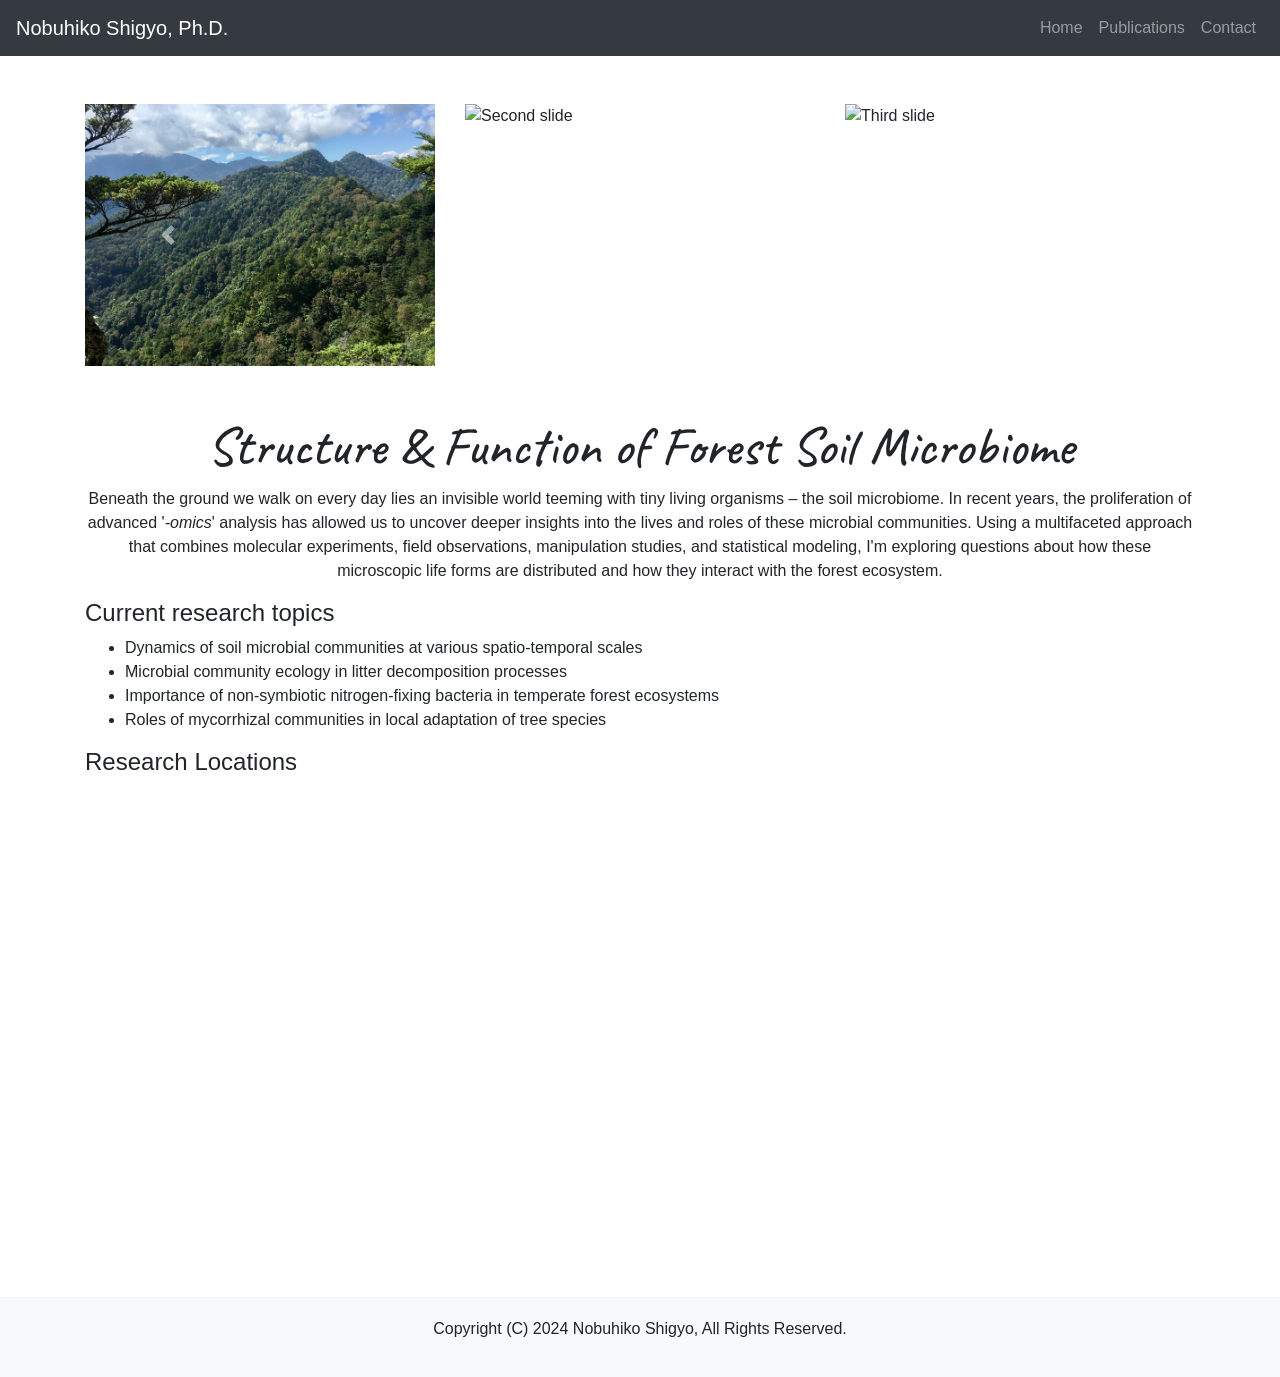
==== index.html @ 0c50f50b "home.html to index.html" ====
<!DOCTYPE html>
<html lang="en">

<head>
    <meta charset="UTF-8">
    <meta name="viewport" content="width=device-width, initial-scale=1, shrink-to-fit=no">
    <title>Nobuhiko Shigyo - Home</title>
    <!-- Google Fonts -->
    <link href="https://fonts.googleapis.com/css2?family=Ubuntu+Sans:ital,wght@0,100..800;1,100..800&display=swap" rel="stylesheet">
    <link href="https://fonts.googleapis.com/css2?family=Caveat:wght@400..700&display=swap" rel="stylesheet">
    <!-- Leaflet CSS -->
    <link rel="stylesheet" href="https://unpkg.com/leaflet/dist/leaflet.css" />
    <!-- Bootstrap CSS -->
    <link rel="stylesheet" href="https://stackpath.bootstrapcdn.com/bootstrap/4.3.1/css/bootstrap.min.css">
    <!-- Custom CSS -->
    <style>
        body {
            font-family: 'Ubuntu Sans', sans-serif !important;
        }
        h2.custom-font {
            font-family: 'Caveat', sans-serif;
            font-size: 54px;
        }
        .content {
            flex: 1;
        }
        footer {
            background-color: #f8f9fa;
            padding: 20px 0;
            text-align: center;
            position: relative;
            width: 100%;
            bottom: 0;
        }
        #map {
            height: 500px;
            width: 100%;
            margin-top: 20px;
        }        
    </style>
    <!-- Optional JavaScript -->
    <!-- jQuery first, then Popper.js, then Bootstrap JS -->
    <script src="https://unpkg.com/leaflet/dist/leaflet.js"></script>
    <script src="https://code.jquery.com/jquery-3.3.1.slim.min.js"></script>
    <script src="https://cdnjs.cloudflare.com/ajax/libs/popper.js/1.14.7/umd/popper.min.js"></script>
    <script src="https://stackpath.bootstrapcdn.com/bootstrap/4.3.1/js/bootstrap.min.js"></script>
</head>

<body>
<nav class="navbar navbar-expand-lg navbar-dark bg-dark">
    <a class="navbar-brand" href="#">Nobuhiko Shigyo, Ph.D.</a>
    <button class="navbar-toggler" type="button" data-toggle="collapse" data-target="#navbarNav" aria-controls="navbarNav" aria-expanded="false" aria-label="Toggle navigation">
        <span class="navbar-toggler-icon"></span>
    </button>
    <div class="collapse navbar-collapse" id="navbarNav">
        <ul class="navbar-nav ml-auto">
            <li class="nav-item">
                <a class="nav-link" href="index.html">Home</a>
            </li>
            <li class="nav-item">
                <a class="nav-link" href="publications.html">Publications</a>
            </li>
            <li class="nav-item">
                <a class="nav-link" href="contact.html">Contact</a>
            </li>
        </ul>
    </div>
</nav>

<div class="container mt-5">
    <div class="row">
        <div class="col-md-12">
            <div id="carouselExampleIndicators" class="carousel slide" data-ride="carousel">
                <!-- Indicators -->
                <ol class="carousel-indicators">
                    <li data-target="#carouselExampleIndicators" data-slide-to="0" class="active"></li>
                    <li data-target="#carouselExampleIndicators" data-slide-to="1"></li>
                </ol>
                <!-- Slides -->
                <div class="carousel-inner">
                    <div class="carousel-item active">
                        <div class="row">
                            <div class="col-md-4"><img src="images/ChichibuForest.jpeg" class="d-block w-100" alt="First slide"></div>
                            <div class="col-md-4"><img src="images/Fungi.jpg" class="d-block w-100" alt="Second slide"></div>
                            <div class="col-md-4"><img src="images/MountainBirch.jpg" class="d-block w-100" alt="Third slide"></div>
                        </div>
                    </div>
                    <div class="carousel-item">
                        <div class="row">
                            <div class="col-md-4"><img src="images/SoilProfile.jpg" class="d-block w-100" alt="Fourth slide"></div>
                            <div class="col-md-4"><img src="images/LitterDecomp.JPG" class="d-block w-100" alt="Fifth slide"></div>
                            <div class="col-md-4"><img src="images/CedarForest.JPG" class="d-block w-100" alt="Sixth slide"></div>
                        </div>
                    </div>
                </div>
                <!-- Controls -->
                <a class="carousel-control-prev" href="#carouselExampleIndicators" role="button" data-slide="prev">
                    <span class="carousel-control-prev-icon" aria-hidden="true"></span>
                    <span class="sr-only">Previous</span>
                </a>
                <a class="carousel-control-next" href="#carouselExampleIndicators" role="button" data-slide="next">
                    <span class="carousel-control-next-icon" aria-hidden="true"></span>
                    <span class="sr-only">Next</span>
                </a>
            </div>
        </div>
    </div>
</div>

<div class="container mt-5">
    <div class="row">
        <div class="col-md-12">
            <h2 class="text-center custom-font">Structure & Function of Forest Soil Microbiome</h2>
            <p class="text-center">Beneath the ground we walk on every day lies an invisible world teeming with tiny living organisms – the soil microbiome. In recent years, the proliferation of advanced '<i>-omics</i>' analysis has allowed us to uncover deeper insights into the lives and roles of these microbial communities. Using a multifaceted approach that combines molecular experiments, field observations, manipulation studies, and statistical modeling, I'm exploring questions about how these microscopic life forms are distributed and how they interact with the forest ecosystem.</p>
            <h4>Current research topics</h4>
            <ul>
                <li>Dynamics of soil microbial communities at various spatio-temporal scales</li>
                <li>Microbial community ecology in litter decomposition processes</li>
                <li>Importance of non-symbiotic nitrogen-fixing bacteria in temperate forest ecosystems</li>
                <li>Roles of mycorrhizal communities in local adaptation of tree species</li>
            </ul>
            <h4>Research Locations</h4>
               <div id="map"></div> 
        </div>
    </div>
</div>

<!-- Initialize map and add markers -->
    <script>
        // Initialize map centered on Japan
        var map = L.map('map').setView([35.6762, 139.6503], 4); // Coordinates for Japan (Tokyo)

        // Load and display OpenStreetMap tiles
        L.tileLayer('https://{s}.basemaps.cartocdn.com/light_all/{z}/{x}/{y}.png', {
            attribution: '&copy; <a href="https://carto.com/">CartoDB</a> &copy; <a href="https://www.openstreetmap.org/copyright">OpenStreetMap</a> contributors',
            maxZoom: 18
        }).addTo(map);

        // Add markers for research locations
        var locations = [
            { lat: 44.386, lon: 142.280, name: "Uryu" },
            { lat: 44.329, lon: 142.454, name: "Nayoro" },
            { lat: 43.340, lon: 142.632, name: "Dairoku" },
            { lat: 38.934, lon: 140.245, name: "Kamabuchi" },
            { lat: 36.681, lon: 137.590, name: "Nekomatayama" },
            { lat: 36.514, lon: 140.307, name: "Katsura" },
            { lat: 36.120, lon: 140.100, name: "Tsukuba" },
            { lat: 35.933, lon: 138.867, name: "Chichibu" },
            { lat: 35.940, lon: 138.470, name: "Yatsugatake" },
            { lat: 35.193, lon: 140.109, name: "Chiba" },
            { lat: 33.136, lon: 130.708, name: "Kahoku" },
            { lat: 31.866, lon: 131.275, name: "Tano" },
            { lat: 27.093, lon: 142.217, name: "Chichijima" },
            { lat: 26.620, lon: 142.180, name: "Hahajima" }
        ];

        // Add each marker to the map
        locations.forEach(function(location) {
            L.marker([location.lat, location.lon])
                .addTo(map)
                .bindPopup(location.name);
        });
    </script>

<!-- Footer -->
<footer>
    <p>Copyright (C) 2024 Nobuhiko Shigyo, All Rights Reserved.</p>
</footer>
</body>
</html>
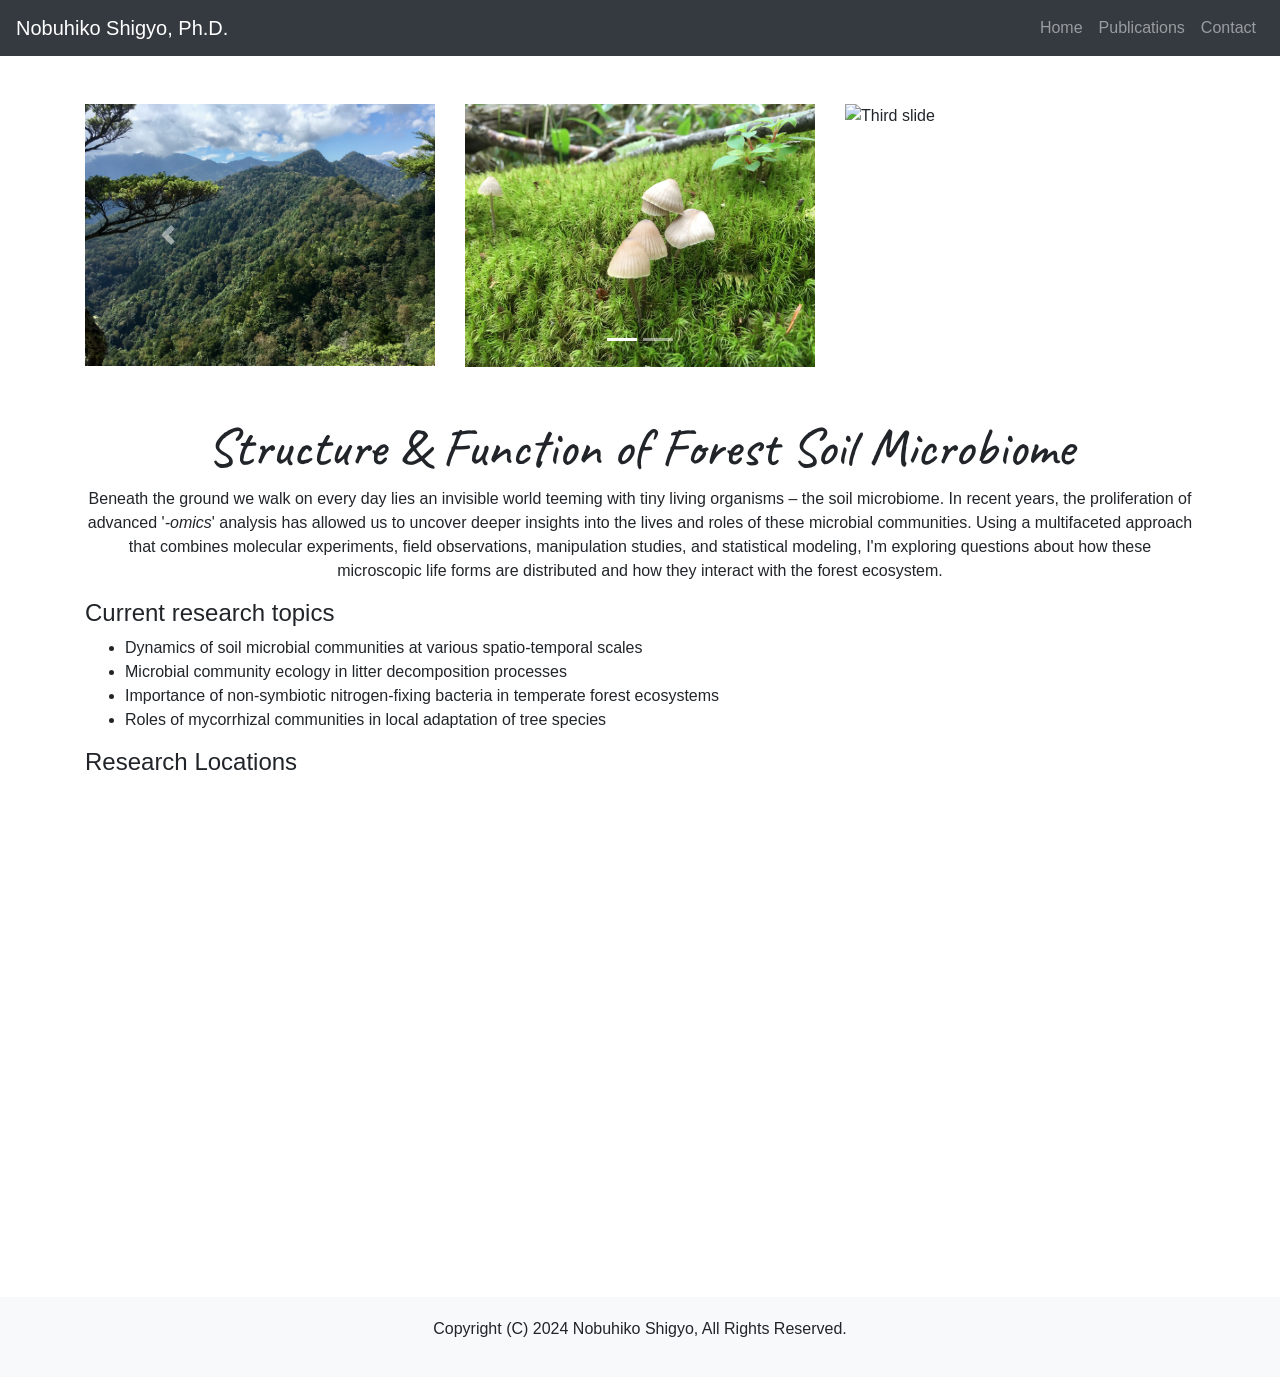
==== commit f1bfedc1: "Update index.html" ====
--- a/index.html
+++ b/index.html
@@ -81,13 +81,13 @@
                     <div class="carousel-item active">
                         <div class="row">
                             <div class="col-md-4"><img src="images/ChichibuForest.jpeg" class="d-block w-100" alt="First slide"></div>
-                            <div class="col-md-4"><img src="images/Fungi.jpg" class="d-block w-100" alt="Second slide"></div>
-                            <div class="col-md-4"><img src="images/MountainBirch.jpg" class="d-block w-100" alt="Third slide"></div>
+                            <div class="col-md-4"><img src="images/Fungi.JPG" class="d-block w-100" alt="Second slide"></div>
+                            <div class="col-md-4"><img src="images/MountainBirch.JPG" class="d-block w-100" alt="Third slide"></div>
                         </div>
                     </div>
                     <div class="carousel-item">
                         <div class="row">
-                            <div class="col-md-4"><img src="images/SoilProfile.jpg" class="d-block w-100" alt="Fourth slide"></div>
+                            <div class="col-md-4"><img src="images/SoilProfile.JPG" class="d-block w-100" alt="Fourth slide"></div>
                             <div class="col-md-4"><img src="images/LitterDecomp.JPG" class="d-block w-100" alt="Fifth slide"></div>
                             <div class="col-md-4"><img src="images/CedarForest.JPG" class="d-block w-100" alt="Sixth slide"></div>
                         </div>
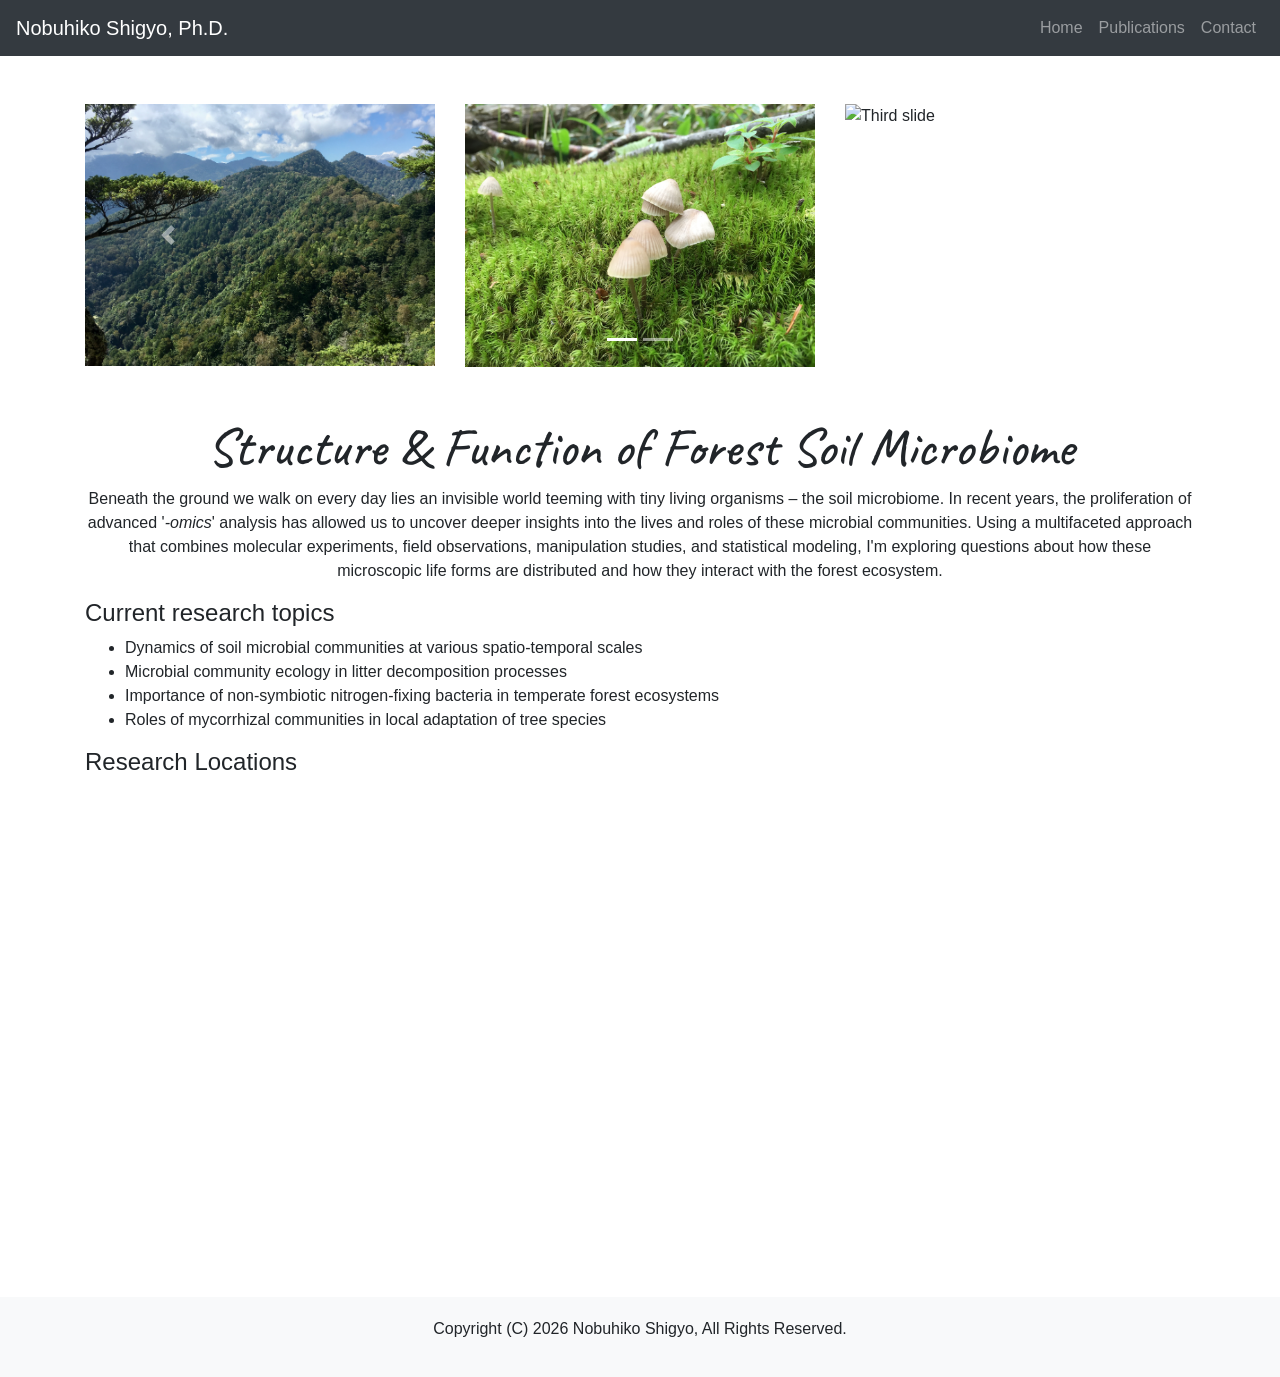
==== commit 056aba66: "Update affiliation" ====
--- a/index.html
+++ b/index.html
@@ -2,6 +2,15 @@
 <html lang="en">
 
 <head>
+    <!-- Google tag (gtag.js) -->
+    <script async src="https://www.googletagmanager.com/gtag/js?id=G-W3Y8L61LV0"></script>
+    <script>
+    window.dataLayer = window.dataLayer || [];
+    function gtag(){dataLayer.push(arguments);}
+    gtag('js', new Date());
+
+    gtag('config', 'G-W3Y8L61LV0');
+    </script>
     <meta charset="UTF-8">
     <meta name="viewport" content="width=device-width, initial-scale=1, shrink-to-fit=no">
     <title>Nobuhiko Shigyo - Home</title>
@@ -138,20 +147,11 @@
 
         // Add markers for research locations
         var locations = [
-            { lat: 44.386, lon: 142.280, name: "Uryu" },
-            { lat: 44.329, lon: 142.454, name: "Nayoro" },
-            { lat: 43.340, lon: 142.632, name: "Dairoku" },
-            { lat: 38.934, lon: 140.245, name: "Kamabuchi" },
-            { lat: 36.681, lon: 137.590, name: "Nekomatayama" },
+            { lat: 36.583, lon: 137.462, name: "Bijyodaira" },
+            { lat: 36.869, lon: 140.678, name: "Takabou" },
             { lat: 36.514, lon: 140.307, name: "Katsura" },
-            { lat: 36.120, lon: 140.100, name: "Tsukuba" },
             { lat: 35.933, lon: 138.867, name: "Chichibu" },
-            { lat: 35.940, lon: 138.470, name: "Yatsugatake" },
-            { lat: 35.193, lon: 140.109, name: "Chiba" },
-            { lat: 33.136, lon: 130.708, name: "Kahoku" },
-            { lat: 31.866, lon: 131.275, name: "Tano" },
-            { lat: 27.093, lon: 142.217, name: "Chichijima" },
-            { lat: 26.620, lon: 142.180, name: "Hahajima" }
+            { lat: 34.847, lon: 139.016, name: "Amagi" }
         ];
 
         // Add each marker to the map
@@ -164,7 +164,7 @@
 
 <!-- Footer -->
 <footer>
-    <p>Copyright (C) 2024 Nobuhiko Shigyo, All Rights Reserved.</p>
+    <p>Copyright (C) 2026 Nobuhiko Shigyo, All Rights Reserved.</p>
 </footer>
 </body>
 </html>
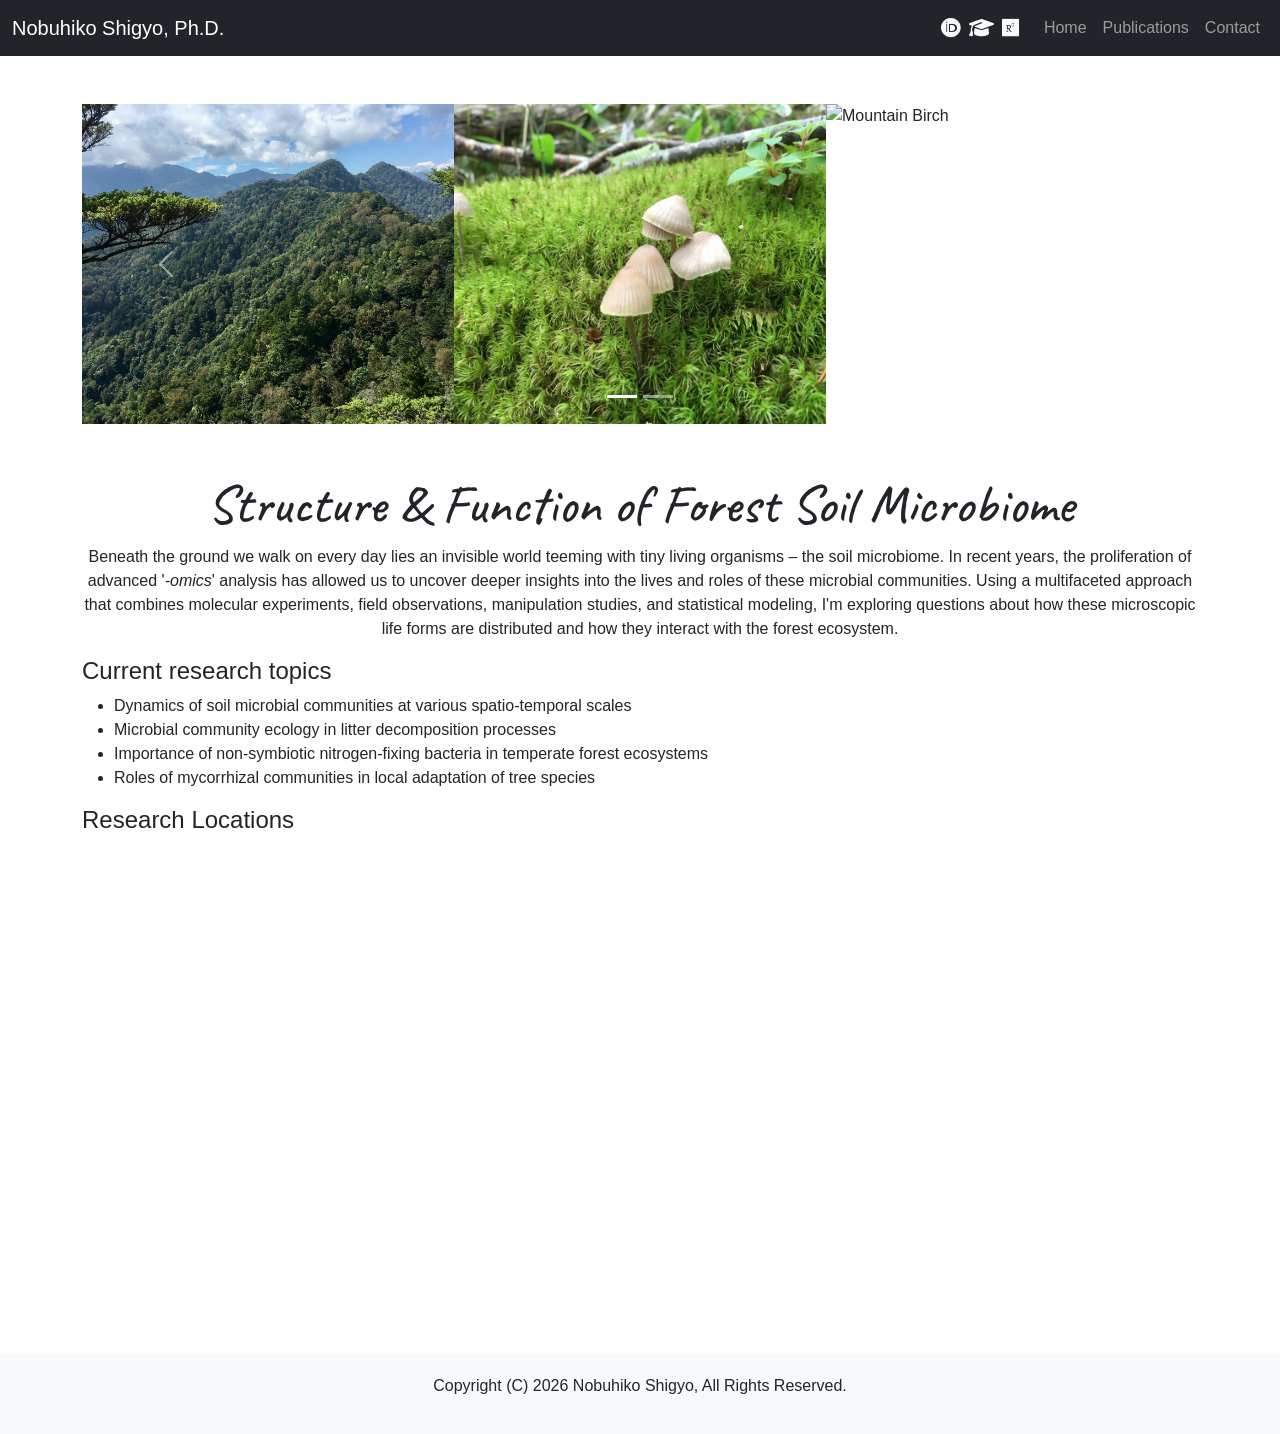
==== commit 8735d7e5: "design update" ====
--- a/index.html
+++ b/index.html
@@ -12,15 +12,17 @@
     gtag('config', 'G-W3Y8L61LV0');
     </script>
     <meta charset="UTF-8">
-    <meta name="viewport" content="width=device-width, initial-scale=1, shrink-to-fit=no">
+    <meta name="viewport" content="width=device-width, initial-scale=1">
     <title>Nobuhiko Shigyo - Home</title>
     <!-- Google Fonts -->
     <link href="https://fonts.googleapis.com/css2?family=Ubuntu+Sans:ital,wght@0,100..800;1,100..800&display=swap" rel="stylesheet">
     <link href="https://fonts.googleapis.com/css2?family=Caveat:wght@400..700&display=swap" rel="stylesheet">
     <!-- Leaflet CSS -->
     <link rel="stylesheet" href="https://unpkg.com/leaflet/dist/leaflet.css" />
-    <!-- Bootstrap CSS -->
-    <link rel="stylesheet" href="https://stackpath.bootstrapcdn.com/bootstrap/4.3.1/css/bootstrap.min.css">
+    <!-- Bootstrap 5.3 CSS -->
+    <link rel="stylesheet" href="https://cdn.jsdelivr.net/npm/bootstrap@5.3.3/dist/css/bootstrap.min.css">
+    <!-- Font Awesome 6 -->
+    <link rel="stylesheet" href="https://cdnjs.cloudflare.com/ajax/libs/font-awesome/6.5.0/css/all.min.css">
     <!-- Custom CSS -->
     <style>
         body {
@@ -39,87 +41,126 @@
             text-align: center;
             position: relative;
             width: 100%;
-            bottom: 0;
         }
         #map {
             height: 500px;
             width: 100%;
             margin-top: 20px;
-        }        
+        }
+        @media (max-width: 767.98px) {
+            #map {
+                height: 320px;
+            }
+            h2.custom-font {
+                font-size: 40px;
+            }
+        }
     </style>
-    <!-- Optional JavaScript -->
-    <!-- jQuery first, then Popper.js, then Bootstrap JS -->
+    <!-- Leaflet JS -->
     <script src="https://unpkg.com/leaflet/dist/leaflet.js"></script>
-    <script src="https://code.jquery.com/jquery-3.3.1.slim.min.js"></script>
-    <script src="https://cdnjs.cloudflare.com/ajax/libs/popper.js/1.14.7/umd/popper.min.js"></script>
-    <script src="https://stackpath.bootstrapcdn.com/bootstrap/4.3.1/js/bootstrap.min.js"></script>
+    <!-- Bootstrap 5.3 Bundle (includes Popper) -->
+    <script src="https://cdn.jsdelivr.net/npm/bootstrap@5.3.3/dist/js/bootstrap.bundle.min.js"></script>
 </head>
 
 <body>
 <nav class="navbar navbar-expand-lg navbar-dark bg-dark">
-    <a class="navbar-brand" href="#">Nobuhiko Shigyo, Ph.D.</a>
-    <button class="navbar-toggler" type="button" data-toggle="collapse" data-target="#navbarNav" aria-controls="navbarNav" aria-expanded="false" aria-label="Toggle navigation">
-        <span class="navbar-toggler-icon"></span>
-    </button>
-    <div class="collapse navbar-collapse" id="navbarNav">
-        <ul class="navbar-nav ml-auto">
-            <li class="nav-item">
-                <a class="nav-link" href="index.html">Home</a>
-            </li>
-            <li class="nav-item">
-                <a class="nav-link" href="publications.html">Publications</a>
-            </li>
-            <li class="nav-item">
-                <a class="nav-link" href="contact.html">Contact</a>
-            </li>
-        </ul>
+    <div class="container-fluid">
+        <a class="navbar-brand" href="index.html">Nobuhiko Shigyo, Ph.D.</a>
+        <button class="navbar-toggler" type="button" data-bs-toggle="collapse" data-bs-target="#navbarNav" aria-controls="navbarNav" aria-expanded="false" aria-label="Toggle navigation">
+            <span class="navbar-toggler-icon"></span>
+        </button>
+        <div class="collapse navbar-collapse" id="navbarNav">
+            <div class="ms-auto d-flex align-items-center me-3">
+                <a href="https://orcid.org/0000-0002-7428-4902" class="text-light me-2" title="ORCID" target="_blank"><i class="fa-brands fa-orcid fa-lg"></i></a>
+                <a href="https://scholar.google.co.jp/citations?user=1rv_LlMAAAAJ&hl=ja" class="text-light me-2" title="Google Scholar" target="_blank"><i class="fa-solid fa-graduation-cap fa-lg"></i></a>
+                <a href="https://www.researchgate.net/profile/Nobuhiko-Shigyo" class="text-light" title="ResearchGate" target="_blank"><i class="fa-brands fa-researchgate fa-lg"></i></a>
+            </div>
+            <ul class="navbar-nav">
+                <li class="nav-item">
+                    <a class="nav-link" href="index.html">Home</a>
+                </li>
+                <li class="nav-item">
+                    <a class="nav-link" href="publications.html">Publications</a>
+                </li>
+                <li class="nav-item">
+                    <a class="nav-link" href="contact.html">Contact</a>
+                </li>
+            </ul>
+        </div>
     </div>
 </nav>
 
 <div class="container mt-5">
     <div class="row">
         <div class="col-md-12">
-            <div id="carouselExampleIndicators" class="carousel slide" data-ride="carousel">
-                <!-- Indicators -->
-                <ol class="carousel-indicators">
-                    <li data-target="#carouselExampleIndicators" data-slide-to="0" class="active"></li>
-                    <li data-target="#carouselExampleIndicators" data-slide-to="1"></li>
-                </ol>
-                <!-- Slides -->
+            <!-- Desktop carousel: 3 images per slide, hidden on mobile -->
+            <div id="carouselDesktop" class="carousel slide d-none d-md-block" data-bs-ride="carousel">
+                <div class="carousel-indicators">
+                    <button type="button" data-bs-target="#carouselDesktop" data-bs-slide-to="0" class="active" aria-current="true" aria-label="Slide 1"></button>
+                    <button type="button" data-bs-target="#carouselDesktop" data-bs-slide-to="1" aria-label="Slide 2"></button>
+                </div>
                 <div class="carousel-inner">
                     <div class="carousel-item active">
-                        <div class="row">
-                            <div class="col-md-4"><img src="images/ChichibuForest.jpeg" class="d-block w-100" alt="First slide"></div>
-                            <div class="col-md-4"><img src="images/Fungi.JPG" class="d-block w-100" alt="Second slide"></div>
-                            <div class="col-md-4"><img src="images/MountainBirch.JPG" class="d-block w-100" alt="Third slide"></div>
+                        <div class="row g-0">
+                            <div class="col-4"><img src="images/ChichibuForest.jpeg" class="d-block w-100" style="object-fit:cover;height:320px;" alt="Chichibu Forest"></div>
+                            <div class="col-4"><img src="images/Fungi.JPG" class="d-block w-100" style="object-fit:cover;height:320px;" alt="Fungi"></div>
+                            <div class="col-4"><img src="images/MountainBirch.JPG" class="d-block w-100" style="object-fit:cover;height:320px;" alt="Mountain Birch"></div>
                         </div>
                     </div>
                     <div class="carousel-item">
-                        <div class="row">
-                            <div class="col-md-4"><img src="images/SoilProfile.JPG" class="d-block w-100" alt="Fourth slide"></div>
-                            <div class="col-md-4"><img src="images/LitterDecomp.JPG" class="d-block w-100" alt="Fifth slide"></div>
-                            <div class="col-md-4"><img src="images/CedarForest.JPG" class="d-block w-100" alt="Sixth slide"></div>
+                        <div class="row g-0">
+                            <div class="col-4"><img src="images/SoilProfile.JPG" class="d-block w-100" style="object-fit:cover;height:320px;" alt="Soil Profile"></div>
+                            <div class="col-4"><img src="images/LitterDecomp.JPG" class="d-block w-100" style="object-fit:cover;height:320px;" alt="Litter Decomposition"></div>
+                            <div class="col-4"><img src="images/CedarForest.JPG" class="d-block w-100" style="object-fit:cover;height:320px;" alt="Cedar Forest"></div>
                         </div>
                     </div>
                 </div>
-                <!-- Controls -->
-                <a class="carousel-control-prev" href="#carouselExampleIndicators" role="button" data-slide="prev">
+                <button class="carousel-control-prev" type="button" data-bs-target="#carouselDesktop" data-bs-slide="prev">
                     <span class="carousel-control-prev-icon" aria-hidden="true"></span>
-                    <span class="sr-only">Previous</span>
-                </a>
-                <a class="carousel-control-next" href="#carouselExampleIndicators" role="button" data-slide="next">
+                    <span class="visually-hidden">Previous</span>
+                </button>
+                <button class="carousel-control-next" type="button" data-bs-target="#carouselDesktop" data-bs-slide="next">
                     <span class="carousel-control-next-icon" aria-hidden="true"></span>
-                    <span class="sr-only">Next</span>
-                </a>
+                    <span class="visually-hidden">Next</span>
+                </button>
+            </div>
+
+            <!-- Mobile carousel: 1 image per slide, hidden on desktop -->
+            <div id="carouselMobile" class="carousel slide d-md-none" data-bs-ride="carousel">
+                <div class="carousel-indicators">
+                    <button type="button" data-bs-target="#carouselMobile" data-bs-slide-to="0" class="active" aria-current="true" aria-label="Slide 1"></button>
+                    <button type="button" data-bs-target="#carouselMobile" data-bs-slide-to="1" aria-label="Slide 2"></button>
+                    <button type="button" data-bs-target="#carouselMobile" data-bs-slide-to="2" aria-label="Slide 3"></button>
+                    <button type="button" data-bs-target="#carouselMobile" data-bs-slide-to="3" aria-label="Slide 4"></button>
+                    <button type="button" data-bs-target="#carouselMobile" data-bs-slide-to="4" aria-label="Slide 5"></button>
+                    <button type="button" data-bs-target="#carouselMobile" data-bs-slide-to="5" aria-label="Slide 6"></button>
+                </div>
+                <div class="carousel-inner">
+                    <div class="carousel-item active"><img src="images/ChichibuForest.jpeg" class="d-block w-100" style="object-fit:cover;height:260px;" alt="Chichibu Forest"></div>
+                    <div class="carousel-item"><img src="images/Fungi.JPG" class="d-block w-100" style="object-fit:cover;height:260px;" alt="Fungi"></div>
+                    <div class="carousel-item"><img src="images/MountainBirch.JPG" class="d-block w-100" style="object-fit:cover;height:260px;" alt="Mountain Birch"></div>
+                    <div class="carousel-item"><img src="images/SoilProfile.JPG" class="d-block w-100" style="object-fit:cover;height:260px;" alt="Soil Profile"></div>
+                    <div class="carousel-item"><img src="images/LitterDecomp.JPG" class="d-block w-100" style="object-fit:cover;height:260px;" alt="Litter Decomposition"></div>
+                    <div class="carousel-item"><img src="images/CedarForest.JPG" class="d-block w-100" style="object-fit:cover;height:260px;" alt="Cedar Forest"></div>
+                </div>
+                <button class="carousel-control-prev" type="button" data-bs-target="#carouselMobile" data-bs-slide="prev">
+                    <span class="carousel-control-prev-icon" aria-hidden="true"></span>
+                    <span class="visually-hidden">Previous</span>
+                </button>
+                <button class="carousel-control-next" type="button" data-bs-target="#carouselMobile" data-bs-slide="next">
+                    <span class="carousel-control-next-icon" aria-hidden="true"></span>
+                    <span class="visually-hidden">Next</span>
+                </button>
             </div>
         </div>
     </div>
 </div>
 
+
 <div class="container mt-5">
     <div class="row">
         <div class="col-md-12">
-            <h2 class="text-center custom-font">Structure & Function of Forest Soil Microbiome</h2>
+            <h2 class="text-center custom-font">Structure &amp; Function of Forest Soil Microbiome</h2>
             <p class="text-center">Beneath the ground we walk on every day lies an invisible world teeming with tiny living organisms – the soil microbiome. In recent years, the proliferation of advanced '<i>-omics</i>' analysis has allowed us to uncover deeper insights into the lives and roles of these microbial communities. Using a multifaceted approach that combines molecular experiments, field observations, manipulation studies, and statistical modeling, I'm exploring questions about how these microscopic life forms are distributed and how they interact with the forest ecosystem.</p>
             <h4>Current research topics</h4>
             <ul>
@@ -129,7 +170,7 @@
                 <li>Roles of mycorrhizal communities in local adaptation of tree species</li>
             </ul>
             <h4>Research Locations</h4>
-               <div id="map"></div> 
+               <div id="map"></div>
         </div>
     </div>
 </div>
@@ -147,11 +188,15 @@
 
         // Add markers for research locations
         var locations = [
+            { lat: 43.340, lon: 142.632, name: "Dairoku" },
+            { lat: 38.934, lon: 140.245, name: "Kamabuchi" },
+            { lat: 36.681, lon: 137.590, name: "Nekomatayama" },
             { lat: 36.583, lon: 137.462, name: "Bijyodaira" },
             { lat: 36.869, lon: 140.678, name: "Takabou" },
             { lat: 36.514, lon: 140.307, name: "Katsura" },
             { lat: 35.933, lon: 138.867, name: "Chichibu" },
-            { lat: 34.847, lon: 139.016, name: "Amagi" }
+            { lat: 34.847, lon: 139.016, name: "Amagi" },
+            { lat: 33.136, lon: 130.708, name: "Kahoku" }
         ];
 
         // Add each marker to the map
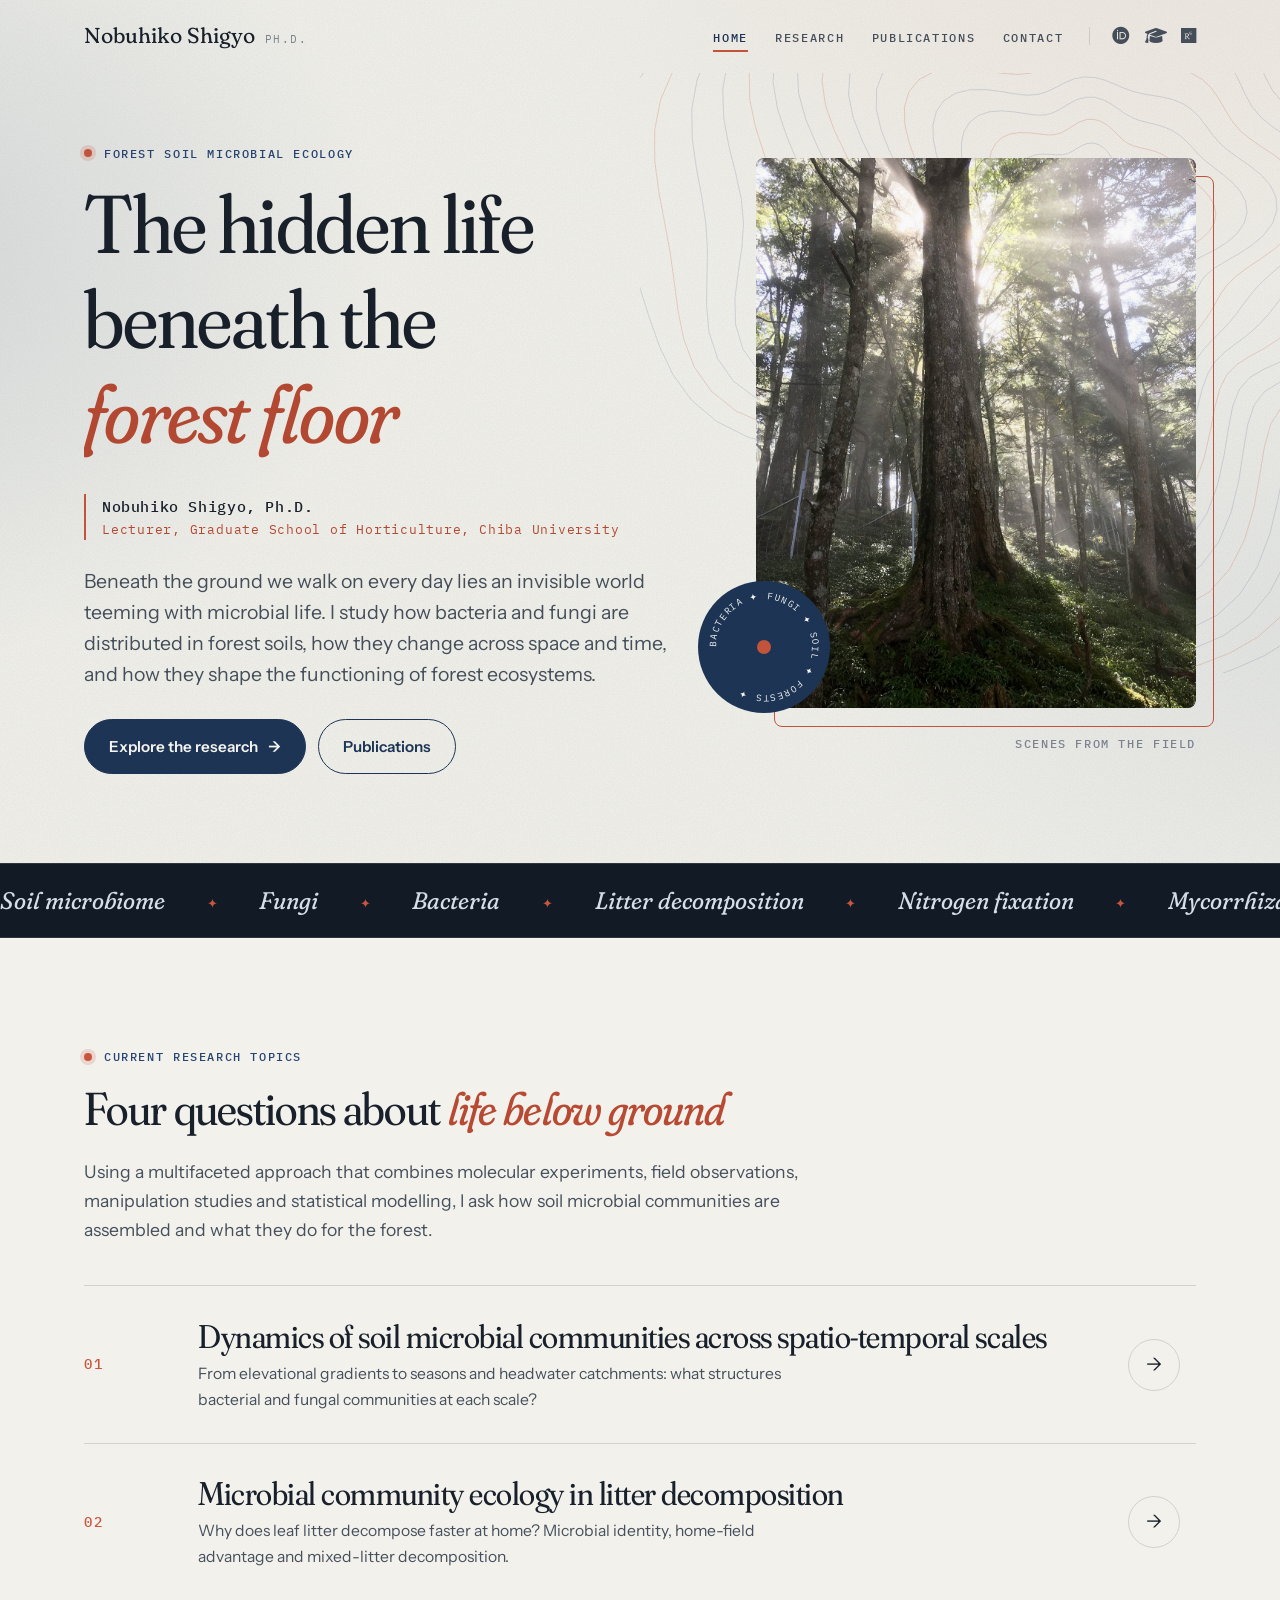
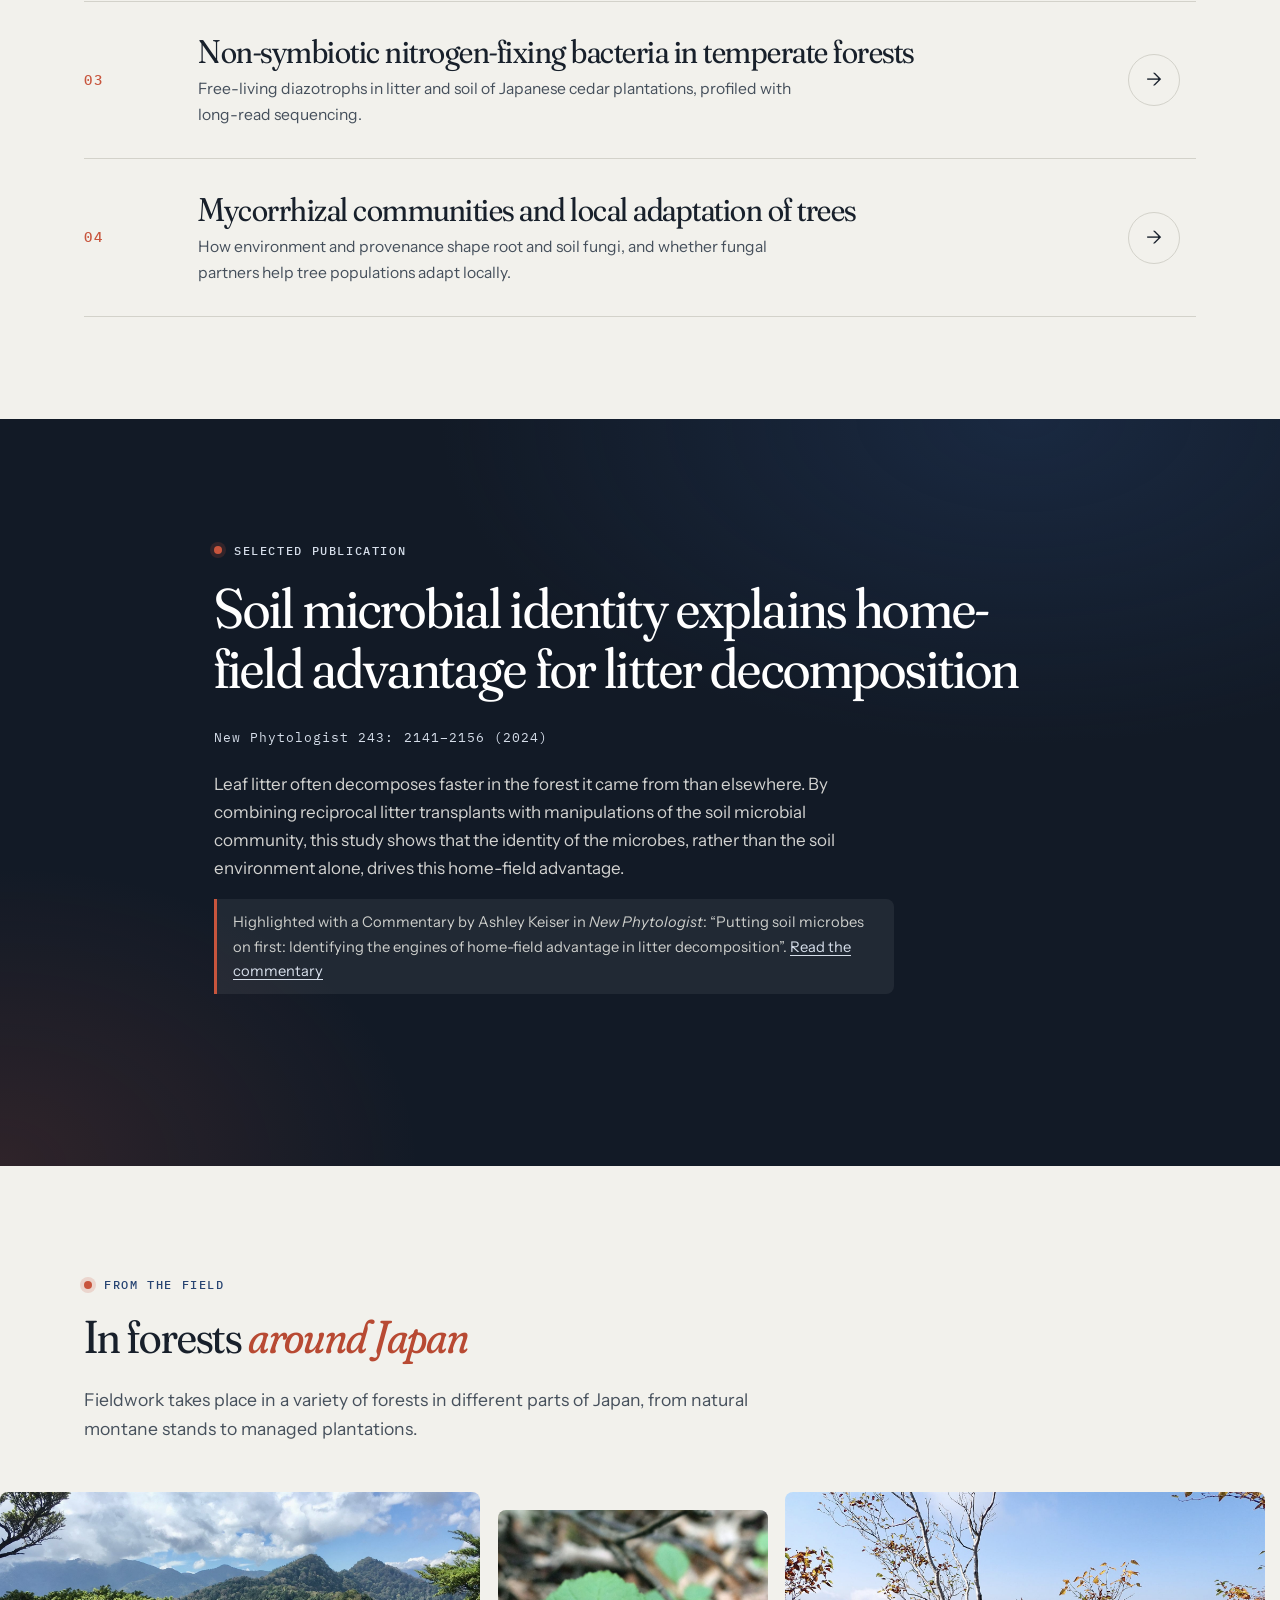
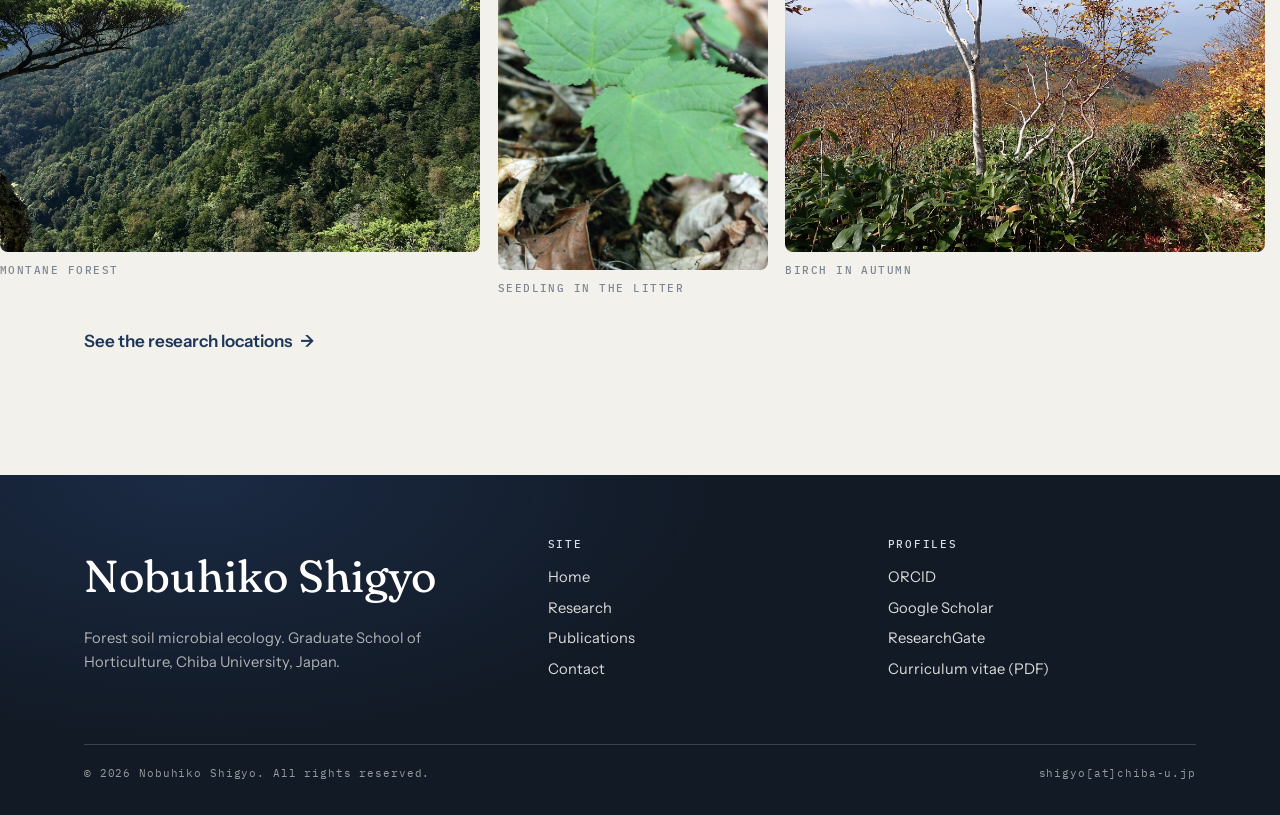
==== commit ba60b329: "Redesign site: indigo and vermilion palette, new Research page, animations - Drop Bootstrap; shared " ====
--- a/index.html
+++ b/index.html
@@ -1,215 +1,196 @@
 <!DOCTYPE html>
 <html lang="en">
-
 <head>
-    <!-- Google tag (gtag.js) -->
-    <script async src="https://www.googletagmanager.com/gtag/js?id=G-W3Y8L61LV0"></script>
-    <script>
+  <meta charset="UTF-8">
+  <meta name="viewport" content="width=device-width, initial-scale=1">
+  <title>Nobuhiko Shigyo | Forest Soil Microbial Ecology</title>
+  <meta name="description" content="Nobuhiko Shigyo, Ph.D. Lecturer at the Graduate School of Horticulture, Chiba University. Research on the structure and function of forest soil microbial communities.">
+  <script>document.documentElement.classList.add('js');</script>
+  <!-- Google tag (gtag.js) -->
+  <script async src="https://www.googletagmanager.com/gtag/js?id=G-W3Y8L61LV0"></script>
+  <script>
     window.dataLayer = window.dataLayer || [];
     function gtag(){dataLayer.push(arguments);}
     gtag('js', new Date());
+    gtag('config', 'G-W3Y8L61LV0');
+  </script>
+  <link rel="preconnect" href="https://fonts.googleapis.com">
+  <link rel="preconnect" href="https://fonts.gstatic.com" crossorigin>
+  <link href="https://fonts.googleapis.com/css2?family=Fraunces:ital,opsz,wght,SOFT,WONK@0,9..144,300..700,0..100,0..1;1,9..144,300..700,0..100,0..1&family=Instrument+Sans:ital,wght@0,400..700;1,400..700&family=IBM+Plex+Mono:wght@400;500&display=swap" rel="stylesheet">
+  <link rel="stylesheet" href="https://cdnjs.cloudflare.com/ajax/libs/font-awesome/6.5.0/css/all.min.css">
+  <link rel="stylesheet" href="assets/css/style.css">
+</head>
+<body>
 
-    gtag('config', 'G-W3Y8L61LV0');
-    </script>
-    <meta charset="UTF-8">
-    <meta name="viewport" content="width=device-width, initial-scale=1">
-    <title>Nobuhiko Shigyo - Home</title>
-    <!-- Google Fonts -->
-    <link href="https://fonts.googleapis.com/css2?family=Ubuntu+Sans:ital,wght@0,100..800;1,100..800&display=swap" rel="stylesheet">
-    <link href="https://fonts.googleapis.com/css2?family=Caveat:wght@400..700&display=swap" rel="stylesheet">
-    <!-- Leaflet CSS -->
-    <link rel="stylesheet" href="https://unpkg.com/leaflet/dist/leaflet.css" />
-    <!-- Bootstrap 5.3 CSS -->
-    <link rel="stylesheet" href="https://cdn.jsdelivr.net/npm/bootstrap@5.3.3/dist/css/bootstrap.min.css">
-    <!-- Font Awesome 6 -->
-    <link rel="stylesheet" href="https://cdnjs.cloudflare.com/ajax/libs/font-awesome/6.5.0/css/all.min.css">
-    <!-- Custom CSS -->
-    <style>
-        body {
-            font-family: 'Ubuntu Sans', sans-serif !important;
-        }
-        h2.custom-font {
-            font-family: 'Caveat', sans-serif;
-            font-size: 54px;
-        }
-        .content {
-            flex: 1;
-        }
-        footer {
-            background-color: #f8f9fa;
-            padding: 20px 0;
-            text-align: center;
-            position: relative;
-            width: 100%;
-        }
-        #map {
-            height: 500px;
-            width: 100%;
-            margin-top: 20px;
-        }
-        @media (max-width: 767.98px) {
-            #map {
-                height: 320px;
-            }
-            h2.custom-font {
-                font-size: 40px;
-            }
-        }
-    </style>
-    <!-- Leaflet JS -->
-    <script src="https://unpkg.com/leaflet/dist/leaflet.js"></script>
-    <!-- Bootstrap 5.3 Bundle (includes Popper) -->
-    <script src="https://cdn.jsdelivr.net/npm/bootstrap@5.3.3/dist/js/bootstrap.bundle.min.js"></script>
-</head>
+<header class="site-header">
+  <div class="wrap">
+    <a class="brand" href="index.html">Nobuhiko Shigyo<small>Ph.D.</small></a>
+    <button class="nav-toggle" type="button" aria-expanded="false" aria-controls="nav" aria-label="Toggle menu">
+      <span></span><span></span><span></span>
+    </button>
+    <nav class="nav" id="nav">
+      <ul>
+        <li><a class="nav-link" href="index.html" aria-current="page">Home</a></li>
+        <li><a class="nav-link" href="research.html">Research</a></li>
+        <li><a class="nav-link" href="publications.html">Publications</a></li>
+        <li><a class="nav-link" href="contact.html">Contact</a></li>
+      </ul>
+      <div class="icon-links">
+        <a href="https://orcid.org/0000-0002-7428-4902" title="ORCID" target="_blank" rel="noopener"><i class="fa-brands fa-orcid"></i></a>
+        <a href="https://scholar.google.co.jp/citations?user=1rv_LlMAAAAJ&amp;hl=en" title="Google Scholar" target="_blank" rel="noopener"><i class="fa-solid fa-graduation-cap"></i></a>
+        <a href="https://www.researchgate.net/profile/Nobuhiko-Shigyo" title="ResearchGate" target="_blank" rel="noopener"><i class="fa-brands fa-researchgate"></i></a>
+      </div>
+    </nav>
+  </div>
+</header>
 
-<body>
-<nav class="navbar navbar-expand-lg navbar-dark bg-dark">
-    <div class="container-fluid">
-        <a class="navbar-brand" href="index.html">Nobuhiko Shigyo, Ph.D.</a>
-        <button class="navbar-toggler" type="button" data-bs-toggle="collapse" data-bs-target="#navbarNav" aria-controls="navbarNav" aria-expanded="false" aria-label="Toggle navigation">
-            <span class="navbar-toggler-icon"></span>
-        </button>
-        <div class="collapse navbar-collapse" id="navbarNav">
-            <div class="ms-auto d-flex align-items-center me-3">
-                <a href="https://orcid.org/0000-0002-7428-4902" class="text-light me-2" title="ORCID" target="_blank"><i class="fa-brands fa-orcid fa-lg"></i></a>
-                <a href="https://scholar.google.co.jp/citations?user=1rv_LlMAAAAJ&hl=ja" class="text-light me-2" title="Google Scholar" target="_blank"><i class="fa-solid fa-graduation-cap fa-lg"></i></a>
-                <a href="https://www.researchgate.net/profile/Nobuhiko-Shigyo" class="text-light" title="ResearchGate" target="_blank"><i class="fa-brands fa-researchgate fa-lg"></i></a>
-            </div>
-            <ul class="navbar-nav">
-                <li class="nav-item">
-                    <a class="nav-link" href="index.html">Home</a>
-                </li>
-                <li class="nav-item">
-                    <a class="nav-link" href="publications.html">Publications</a>
-                </li>
-                <li class="nav-item">
-                    <a class="nav-link" href="contact.html">Contact</a>
-                </li>
-            </ul>
+<main>
+
+  <section class="hero">
+    <div class="wrap hero-grid">
+      <div class="hero-copy">
+        <span class="eyebrow fade-in" style="--d:0.1s">Forest soil microbial ecology</span>
+        <h1 class="display">
+          <span class="line"><span>The hidden life</span></span>
+          <span class="line"><span>beneath the</span></span>
+          <span class="line"><span><em>forest floor</em></span></span>
+        </h1>
+        <p class="role fade-in" style="--d:0.5s"><strong>Nobuhiko Shigyo, Ph.D.</strong>Lecturer, Graduate School of Horticulture, Chiba University</p>
+        <p class="lede fade-in" style="--d:0.65s">Beneath the ground we walk on every day lies an invisible world teeming with microbial life. I study how bacteria and fungi are distributed in forest soils, how they change across space and time, and how they shape the functioning of forest ecosystems.</p>
+        <div class="btn-row fade-in" style="--d:0.8s">
+          <a class="btn" href="research.html">Explore the research <span aria-hidden="true">&rarr;</span></a>
+          <a class="btn ghost" href="publications.html">Publications</a>
         </div>
+      </div>
+      <figure class="hero-photo">
+        <div class="arch">
+          <img class="on" src="assets/img/img_0295.jpg" alt="Sunlight streaming through the canopy of a montane forest" width="1350" height="1800">
+          <img src="assets/img/acer.jpg" alt="A maple seedling emerging from the leaf litter" width="1200" height="1800" loading="lazy">
+          <img src="assets/img/fungi.jpg" alt="Small mushrooms growing on a moss-covered log" width="1800" height="1350" loading="lazy">
+          <img src="assets/img/cedarforest.jpg" alt="Interior of a Japanese cedar plantation" width="1800" height="1350" loading="lazy">
+        </div>
+        <svg class="badge" viewBox="0 0 132 132" aria-hidden="true">
+          <defs><path id="badge-arc" d="M66,66 m-48,0 a48,48 0 1,1 96,0 a48,48 0 1,1 -96,0"/></defs>
+          <circle class="disc" cx="66" cy="66" r="66"/>
+          <g class="ring"><text><textPath href="#badge-arc">Bacteria &#x2726; Fungi &#x2726; Soil &#x2726; Forests &#x2726; </textPath></text></g>
+          <circle class="dot" cx="66" cy="66" r="7"/>
+        </svg>
+        <figcaption class="mono">Scenes from the field</figcaption>
+      </figure>
     </div>
-</nav>
+  </section>
 
-<div class="container mt-5">
-    <div class="row">
-        <div class="col-md-12">
-            <!-- Desktop carousel: 3 images per slide, hidden on mobile -->
-            <div id="carouselDesktop" class="carousel slide d-none d-md-block" data-bs-ride="carousel">
-                <div class="carousel-indicators">
-                    <button type="button" data-bs-target="#carouselDesktop" data-bs-slide-to="0" class="active" aria-current="true" aria-label="Slide 1"></button>
-                    <button type="button" data-bs-target="#carouselDesktop" data-bs-slide-to="1" aria-label="Slide 2"></button>
-                </div>
-                <div class="carousel-inner">
-                    <div class="carousel-item active">
-                        <div class="row g-0">
-                            <div class="col-4"><img src="images/ChichibuForest.jpeg" class="d-block w-100" style="object-fit:cover;height:320px;" alt="Chichibu Forest"></div>
-                            <div class="col-4"><img src="images/Fungi.JPG" class="d-block w-100" style="object-fit:cover;height:320px;" alt="Fungi"></div>
-                            <div class="col-4"><img src="images/MountainBirch.JPG" class="d-block w-100" style="object-fit:cover;height:320px;" alt="Mountain Birch"></div>
-                        </div>
-                    </div>
-                    <div class="carousel-item">
-                        <div class="row g-0">
-                            <div class="col-4"><img src="images/SoilProfile.JPG" class="d-block w-100" style="object-fit:cover;height:320px;" alt="Soil Profile"></div>
-                            <div class="col-4"><img src="images/LitterDecomp.JPG" class="d-block w-100" style="object-fit:cover;height:320px;" alt="Litter Decomposition"></div>
-                            <div class="col-4"><img src="images/CedarForest.JPG" class="d-block w-100" style="object-fit:cover;height:320px;" alt="Cedar Forest"></div>
-                        </div>
-                    </div>
-                </div>
-                <button class="carousel-control-prev" type="button" data-bs-target="#carouselDesktop" data-bs-slide="prev">
-                    <span class="carousel-control-prev-icon" aria-hidden="true"></span>
-                    <span class="visually-hidden">Previous</span>
-                </button>
-                <button class="carousel-control-next" type="button" data-bs-target="#carouselDesktop" data-bs-slide="next">
-                    <span class="carousel-control-next-icon" aria-hidden="true"></span>
-                    <span class="visually-hidden">Next</span>
-                </button>
-            </div>
+  <div class="marquee" aria-hidden="true">
+    <div class="marquee-track">
+      <span>Soil microbiome</span><span>Fungi</span><span>Bacteria</span><span>Litter decomposition</span><span>Nitrogen fixation</span><span>Mycorrhiza</span><span>Elevational gradients</span><span>Long-read sequencing</span><span>Community ecology</span>
+    </div>
+  </div>
 
-            <!-- Mobile carousel: 1 image per slide, hidden on desktop -->
-            <div id="carouselMobile" class="carousel slide d-md-none" data-bs-ride="carousel">
-                <div class="carousel-indicators">
-                    <button type="button" data-bs-target="#carouselMobile" data-bs-slide-to="0" class="active" aria-current="true" aria-label="Slide 1"></button>
-                    <button type="button" data-bs-target="#carouselMobile" data-bs-slide-to="1" aria-label="Slide 2"></button>
-                    <button type="button" data-bs-target="#carouselMobile" data-bs-slide-to="2" aria-label="Slide 3"></button>
-                    <button type="button" data-bs-target="#carouselMobile" data-bs-slide-to="3" aria-label="Slide 4"></button>
-                    <button type="button" data-bs-target="#carouselMobile" data-bs-slide-to="4" aria-label="Slide 5"></button>
-                    <button type="button" data-bs-target="#carouselMobile" data-bs-slide-to="5" aria-label="Slide 6"></button>
-                </div>
-                <div class="carousel-inner">
-                    <div class="carousel-item active"><img src="images/ChichibuForest.jpeg" class="d-block w-100" style="object-fit:cover;height:260px;" alt="Chichibu Forest"></div>
-                    <div class="carousel-item"><img src="images/Fungi.JPG" class="d-block w-100" style="object-fit:cover;height:260px;" alt="Fungi"></div>
-                    <div class="carousel-item"><img src="images/MountainBirch.JPG" class="d-block w-100" style="object-fit:cover;height:260px;" alt="Mountain Birch"></div>
-                    <div class="carousel-item"><img src="images/SoilProfile.JPG" class="d-block w-100" style="object-fit:cover;height:260px;" alt="Soil Profile"></div>
-                    <div class="carousel-item"><img src="images/LitterDecomp.JPG" class="d-block w-100" style="object-fit:cover;height:260px;" alt="Litter Decomposition"></div>
-                    <div class="carousel-item"><img src="images/CedarForest.JPG" class="d-block w-100" style="object-fit:cover;height:260px;" alt="Cedar Forest"></div>
-                </div>
-                <button class="carousel-control-prev" type="button" data-bs-target="#carouselMobile" data-bs-slide="prev">
-                    <span class="carousel-control-prev-icon" aria-hidden="true"></span>
-                    <span class="visually-hidden">Previous</span>
-                </button>
-                <button class="carousel-control-next" type="button" data-bs-target="#carouselMobile" data-bs-slide="next">
-                    <span class="carousel-control-next-icon" aria-hidden="true"></span>
-                    <span class="visually-hidden">Next</span>
-                </button>
-            </div>
-        </div>
+  <section class="section" id="topics">
+    <div class="wrap">
+      <div class="section-head">
+        <span class="eyebrow">Current research topics</span>
+        <h2>Four questions about <em>life below ground</em></h2>
+        <p>Using a multifaceted approach that combines molecular experiments, field observations, manipulation studies and statistical modelling, I ask how soil microbial communities are assembled and what they do for the forest.</p>
+      </div>
+      <div class="topic-rows">
+        <a class="topic-row" href="research.html#dynamics" data-img="assets/img/soilprofile.jpg">
+          <span class="num mono">01</span>
+          <div><h3>Dynamics of soil microbial communities across spatio-temporal scales</h3>
+          <p>From elevational gradients to seasons and headwater catchments: what structures bacterial and fungal communities at each scale?</p></div>
+          <span class="go" aria-hidden="true">&rarr;</span>
+        </a>
+        <a class="topic-row" href="research.html#decomposition" data-img="assets/img/litterdecomp.jpg">
+          <span class="num mono">02</span>
+          <div><h3>Microbial community ecology in litter decomposition</h3>
+          <p>Why does leaf litter decompose faster at home? Microbial identity, home-field advantage and mixed-litter decomposition.</p></div>
+          <span class="go" aria-hidden="true">&rarr;</span>
+        </a>
+        <a class="topic-row" href="research.html#nitrogen" data-img="assets/img/cedarforest.jpg">
+          <span class="num mono">03</span>
+          <div><h3>Non-symbiotic nitrogen-fixing bacteria in temperate forests</h3>
+          <p>Free-living diazotrophs in litter and soil of Japanese cedar plantations, profiled with long-read sequencing.</p></div>
+          <span class="go" aria-hidden="true">&rarr;</span>
+        </a>
+        <a class="topic-row" href="research.html#mycorrhiza" data-img="assets/img/fungi.jpg">
+          <span class="num mono">04</span>
+          <div><h3>Mycorrhizal communities and local adaptation of trees</h3>
+          <p>How environment and provenance shape root and soil fungi, and whether fungal partners help tree populations adapt locally.</p></div>
+          <span class="go" aria-hidden="true">&rarr;</span>
+        </a>
+      </div>
     </div>
-</div>
+  </section>
 
+  <section class="band-dark">
+    <canvas class="mycelium" aria-hidden="true"></canvas>
+    <div class="wrap">
+      <span class="eyebrow">Selected publication</span>
+      <h2><a href="https://doi.org/10.1111/nph.19769" target="_blank" rel="noopener">Soil microbial identity explains home-field advantage for litter decomposition</a></h2>
+      <p class="journal">New Phytologist 243: 2141&ndash;2156 (2024)</p>
+      <p>Leaf litter often decomposes faster in the forest it came from than elsewhere. By combining reciprocal litter transplants with manipulations of the soil microbial community, this study shows that the identity of the microbes, rather than the soil environment alone, drives this home-field advantage.</p>
+      <p class="note">Highlighted with a Commentary by Ashley Keiser in <em>New Phytologist</em>: &ldquo;Putting soil microbes on first: Identifying the engines of home-field advantage in litter decomposition&rdquo;. <a href="https://doi.org/10.1111/nph.19926" target="_blank" rel="noopener">Read the commentary</a></p>
+      <a class="arrow-link" href="publications.html">All publications</a>
+    </div>
+  </section>
 
-<div class="container mt-5">
-    <div class="row">
-        <div class="col-md-12">
-            <h2 class="text-center custom-font">Structure &amp; Function of Forest Soil Microbiome</h2>
-            <p class="text-center">Beneath the ground we walk on every day lies an invisible world teeming with tiny living organisms – the soil microbiome. In recent years, the proliferation of advanced '<i>-omics</i>' analysis has allowed us to uncover deeper insights into the lives and roles of these microbial communities. Using a multifaceted approach that combines molecular experiments, field observations, manipulation studies, and statistical modeling, I'm exploring questions about how these microscopic life forms are distributed and how they interact with the forest ecosystem.</p>
-            <h4>Current research topics</h4>
-            <ul>
-                <li>Dynamics of soil microbial communities at various spatio-temporal scales</li>
-                <li>Microbial community ecology in litter decomposition processes</li>
-                <li>Importance of non-symbiotic nitrogen-fixing bacteria in temperate forest ecosystems</li>
-                <li>Roles of mycorrhizal communities in local adaptation of tree species</li>
-            </ul>
-            <h4>Research Locations</h4>
-               <div id="map"></div>
-        </div>
+  <section class="section">
+    <div class="wrap">
+      <div class="section-head">
+        <span class="eyebrow">From the field</span>
+        <h2>In forests <em>around Japan</em></h2>
+        <p>Fieldwork takes place in a variety of forests in different parts of Japan, from natural montane stands to managed plantations.</p>
+      </div>
     </div>
-</div>
+    <div class="drift">
+      <div class="drift-track">
+        <figure><img src="assets/img/chichibuforest.jpg" alt="Forested mountain ridges under a summer sky" width="1800" height="1350" loading="lazy"><figcaption class="mono">Montane forest</figcaption></figure>
+        <figure><img src="assets/img/acer.jpg" alt="A maple seedling emerging from the leaf litter" width="1200" height="1800" loading="lazy"><figcaption class="mono">Seedling in the litter</figcaption></figure>
+        <figure><img src="assets/img/mountainbirch.jpg" alt="Birch trees in autumn colour on a mountain slope" width="1800" height="1350" loading="lazy"><figcaption class="mono">Birch in autumn</figcaption></figure>
+        <figure><img src="assets/img/soilprofile.jpg" alt="Exposed soil profile with a folding ruler for scale" width="1800" height="1350" loading="lazy"><figcaption class="mono">Soil profile</figcaption></figure>
+        <figure><img src="assets/img/img_0295.jpg" alt="Sunlight streaming through a montane forest" width="1350" height="1800" loading="lazy"><figcaption class="mono">Morning light</figcaption></figure>
+        <figure><img src="assets/img/fungi.jpg" alt="Small mushrooms growing on a moss-covered log" width="1800" height="1350" loading="lazy"><figcaption class="mono">Fruiting bodies on moss</figcaption></figure>
+        <figure><img src="assets/img/forests2.jpg" alt="Mountain ridges in early spring" width="1800" height="1200" loading="lazy"><figcaption class="mono">Ridges in early spring</figcaption></figure>
+      </div>
+    </div>
+    <div class="wrap">
+      <p style="margin-top:2rem;"><a class="arrow-link" href="research.html#locations">See the research locations</a></p>
+    </div>
+  </section>
 
-<!-- Initialize map and add markers -->
-    <script>
-        // Initialize map centered on Japan
-        var map = L.map('map').setView([35.6762, 139.6503], 4); // Coordinates for Japan (Tokyo)
+</main>
 
-        // Load and display OpenStreetMap tiles
-        L.tileLayer('https://{s}.basemaps.cartocdn.com/light_all/{z}/{x}/{y}.png', {
-            attribution: '&copy; <a href="https://carto.com/">CartoDB</a> &copy; <a href="https://www.openstreetmap.org/copyright">OpenStreetMap</a> contributors',
-            maxZoom: 18
-        }).addTo(map);
+<footer class="site-footer">
+  <div class="wrap">
+    <div>
+      <a class="brand" href="index.html">Nobuhiko Shigyo<small>Ph.D.</small></a>
+      <p>Forest soil microbial ecology. Graduate School of Horticulture, Chiba University, Japan.</p>
+    </div>
+    <div>
+      <h4>Site</h4>
+      <ul>
+        <li><a href="index.html">Home</a></li>
+        <li><a href="research.html">Research</a></li>
+        <li><a href="publications.html">Publications</a></li>
+        <li><a href="contact.html">Contact</a></li>
+      </ul>
+    </div>
+    <div>
+      <h4>Profiles</h4>
+      <ul>
+        <li><a href="https://orcid.org/0000-0002-7428-4902" target="_blank" rel="noopener">ORCID</a></li>
+        <li><a href="https://scholar.google.co.jp/citations?user=1rv_LlMAAAAJ&amp;hl=en" target="_blank" rel="noopener">Google Scholar</a></li>
+        <li><a href="https://www.researchgate.net/profile/Nobuhiko-Shigyo" target="_blank" rel="noopener">ResearchGate</a></li>
+        <li><a href="CV.pdf">Curriculum vitae (PDF)</a></li>
+      </ul>
+    </div>
+    <div class="copy">
+      <span>&copy; 2026 Nobuhiko Shigyo. All rights reserved.</span>
+      <span>shigyo[at]chiba-u.jp</span>
+    </div>
+  </div>
+</footer>
 
-        // Add markers for research locations
-        var locations = [
-            { lat: 43.340, lon: 142.632, name: "Dairoku" },
-            { lat: 38.934, lon: 140.245, name: "Kamabuchi" },
-            { lat: 36.681, lon: 137.590, name: "Nekomatayama" },
-            { lat: 36.583, lon: 137.462, name: "Bijyodaira" },
-            { lat: 36.869, lon: 140.678, name: "Takabou" },
-            { lat: 36.514, lon: 140.307, name: "Katsura" },
-            { lat: 35.933, lon: 138.867, name: "Chichibu" },
-            { lat: 34.847, lon: 139.016, name: "Amagi" },
-            { lat: 33.136, lon: 130.708, name: "Kahoku" }
-        ];
-
-        // Add each marker to the map
-        locations.forEach(function(location) {
-            L.marker([location.lat, location.lon])
-                .addTo(map)
-                .bindPopup(location.name);
-        });
-    </script>
-
-<!-- Footer -->
-<footer>
-    <p>Copyright (C) 2026 Nobuhiko Shigyo, All Rights Reserved.</p>
-</footer>
+<script src="assets/js/site.js"></script>
 </body>
 </html>
--- a/assets/css/style.css
+++ b/assets/css/style.css
@@ -0,0 +1,825 @@
+/* ==========================================================================
+   nobuhikoshigyo.github.io - site stylesheet
+   Indigo and vermilion (ai to shu) editorial palette. No CSS framework.
+   Fonts: Fraunces (display), Instrument Sans (text), IBM Plex Mono (labels)
+   ========================================================================== */
+
+:root {
+  --bg: #f2f1ec;
+  --bg-alt: #e6e5de;
+  --paper: #fbfaf7;
+  --ink: #18202b;
+  --ink-2: #46505c;
+  --muted: #7d8693;
+  --line: #d3d2ca;
+  --indigo: #274472;
+  --indigo-deep: #1d3557;
+  --night: #121a26;
+  --shu-deep: #b84a33;
+  --shu: #c8553d;
+  --mist: #d6deea;
+  --serif: "Fraunces", "Iowan Old Style", "Palatino Linotype", Georgia, serif;
+  --sans: "Instrument Sans", "Segoe UI", Helvetica, Arial, sans-serif;
+  --mono: "IBM Plex Mono", ui-monospace, "Cascadia Mono", Consolas, monospace;
+  --wrap: 1160px;
+  --gutter: 24px;
+  --radius: 8px;
+  --ease: cubic-bezier(0.2, 0.7, 0.2, 1);
+}
+
+@view-transition { navigation: auto; }
+
+*, *::before, *::after { box-sizing: border-box; }
+
+html { scroll-behavior: smooth; -webkit-text-size-adjust: 100%; }
+
+body {
+  margin: 0;
+  color: var(--ink);
+  font-family: var(--sans);
+  font-size: 1.0625rem;
+  line-height: 1.65;
+  display: flex;
+  flex-direction: column;
+  min-height: 100vh;
+  background:
+    radial-gradient(1100px 700px at 92% -8%, rgba(200, 85, 61, 0.055), transparent 62%),
+    radial-gradient(900px 700px at -12% 28%, rgba(39, 68, 114, 0.14), transparent 60%),
+    radial-gradient(900px 600px at 105% 70%, rgba(39, 68, 114, 0.07), transparent 60%),
+    var(--bg);
+  background-attachment: fixed;
+  overflow-x: hidden;
+}
+
+/* Paper grain over everything */
+body::before {
+  content: "";
+  position: fixed;
+  top: 0; right: 0; bottom: 0; left: 0;
+  z-index: 200;
+  pointer-events: none;
+  mix-blend-mode: multiply;
+  opacity: 0.55;
+  background-image: url("data:image/svg+xml;utf8,<svg xmlns='http://www.w3.org/2000/svg' width='240' height='240'><filter id='n'><feTurbulence type='fractalNoise' baseFrequency='.8' numOctaves='2' stitchTiles='stitch'/><feColorMatrix values='0 0 0 0 .12  0 0 0 0 .16  0 0 0 0 .12  0 0 0 .5 0'/></filter><rect width='100%25' height='100%25' filter='url(%23n)' opacity='.3'/></svg>");
+}
+
+main { flex: 1; }
+img { max-width: 100%; height: auto; display: block; }
+
+a { color: var(--indigo); text-decoration-thickness: 1px; text-underline-offset: 3px; }
+a:hover { color: var(--indigo-deep); }
+
+::selection { background: var(--mist); color: var(--night); }
+
+h1, h2, h3, h4 {
+  font-family: var(--serif);
+  font-weight: 400;
+  line-height: 1.08;
+  margin: 0 0 0.5em;
+  letter-spacing: -0.015em;
+  font-variation-settings: "opsz" 144, "SOFT" 60, "WONK" 0;
+}
+h1 { font-size: clamp(2.7rem, 6.4vw, 5.2rem); }
+h2 { font-size: clamp(1.9rem, 3.6vw, 3rem); }
+h3 { font-size: 1.4rem; line-height: 1.2; }
+h1 em, h2 em {
+  font-style: italic;
+  color: var(--shu-deep);
+  font-variation-settings: "opsz" 144, "SOFT" 100, "WONK" 1;
+}
+p { margin: 0 0 1em; }
+
+.wrap { max-width: var(--wrap); margin: 0 auto; padding: 0 var(--gutter); position: relative; }
+.narrow { max-width: 780px; }
+
+.mono, .eyebrow {
+  font-family: var(--mono);
+  font-size: 0.72rem;
+  font-weight: 500;
+  letter-spacing: 0.14em;
+  text-transform: uppercase;
+}
+.eyebrow {
+  display: inline-flex;
+  align-items: center;
+  gap: 12px;
+  color: var(--indigo);
+  margin-bottom: 1.1rem;
+}
+.eyebrow::before {
+  content: "";
+  width: 8px; height: 8px;
+  border-radius: 50%;
+  background: var(--shu);
+  box-shadow: 0 0 0 4px rgba(200, 85, 61, 0.18);
+}
+
+.lede { font-size: 1.22rem; line-height: 1.6; color: var(--ink-2); }
+
+/* --- Scroll reveal (only when JS is running) --------------------------- */
+.js .reveal {
+  opacity: 0;
+  transform: translateY(28px);
+  transition: opacity 0.9s var(--ease), transform 0.9s var(--ease);
+  transition-delay: var(--d, 0ms);
+}
+.js .reveal.is-in { opacity: 1; transform: none; }
+
+/* --- Progress bar ------------------------------------------------------ */
+.progress {
+  position: fixed;
+  top: 0; left: 0;
+  width: 100%;
+  height: 3px;
+  background: linear-gradient(90deg, var(--indigo), var(--shu));
+  transform-origin: 0 50%;
+  transform: scaleX(var(--p, 0));
+  z-index: 120;
+  pointer-events: none;
+}
+
+/* --- Buttons ----------------------------------------------------------- */
+.btn {
+  position: relative;
+  display: inline-flex;
+  align-items: center;
+  gap: 0.6rem;
+  font-family: var(--sans);
+  font-weight: 600;
+  font-size: 0.95rem;
+  padding: 0.85rem 1.5rem;
+  border-radius: 999px;
+  border: 1px solid var(--indigo-deep);
+  background: var(--indigo-deep);
+  color: var(--paper);
+  text-decoration: none;
+  overflow: hidden;
+  isolation: isolate;
+  transition: color 0.35s var(--ease), transform 0.35s var(--ease), box-shadow 0.35s var(--ease);
+}
+.btn::before {
+  content: "";
+  position: absolute;
+  top: 0; right: 0; bottom: 0; left: 0;
+  background: var(--shu);
+  transform: translateY(101%);
+  border-radius: 50% 50% 0 0 / 30% 30% 0 0;
+  transition: transform 0.45s var(--ease), border-radius 0.45s var(--ease);
+  z-index: -1;
+}
+.btn:hover { color: var(--night); transform: translateY(-2px); box-shadow: 0 14px 30px -16px rgba(18, 26, 38, 0.6); }
+.btn:hover::before { transform: none; border-radius: 0; }
+.btn.ghost { background: transparent; color: var(--indigo-deep); }
+.btn.ghost:hover { color: var(--night); }
+.btn-row { display: flex; flex-wrap: wrap; gap: 0.75rem; margin-top: 1.8rem; }
+
+.arrow-link {
+  display: inline-flex;
+  align-items: center;
+  gap: 0.5rem;
+  font-weight: 600;
+  text-decoration: none;
+  color: var(--indigo-deep);
+}
+.arrow-link::after { content: "\2192"; transition: transform 0.3s var(--ease); }
+.arrow-link:hover::after { transform: translateX(6px); }
+
+/* --- Header / nav ------------------------------------------------------ */
+.site-header {
+  position: sticky;
+  top: 0;
+  z-index: 50;
+  border-bottom: 1px solid transparent;
+  transition: background 0.35s ease, border-color 0.35s ease, box-shadow 0.35s ease;
+}
+.site-header.scrolled, .site-header.menu-open {
+  background: rgba(242, 241, 236, 0.86);
+  backdrop-filter: blur(12px) saturate(1.2);
+  -webkit-backdrop-filter: blur(12px) saturate(1.2);
+  border-bottom-color: var(--line);
+  box-shadow: 0 10px 30px -24px rgba(18, 26, 38, 0.5);
+}
+.site-header .wrap {
+  display: flex;
+  align-items: center;
+  justify-content: space-between;
+  gap: 1rem;
+  height: 72px;
+}
+.brand {
+  font-family: var(--serif);
+  font-size: 1.35rem;
+  font-variation-settings: "opsz" 40, "SOFT" 80, "WONK" 1;
+  color: var(--ink);
+  text-decoration: none;
+  white-space: nowrap;
+}
+.brand small {
+  font-family: var(--mono);
+  font-size: 0.66rem;
+  letter-spacing: 0.14em;
+  text-transform: uppercase;
+  color: var(--muted);
+  margin-left: 0.6rem;
+}
+.nav { display: flex; align-items: center; gap: 1.6rem; }
+.nav ul { list-style: none; margin: 0; padding: 0; display: flex; gap: 1.7rem; }
+.nav a.nav-link {
+  position: relative;
+  font-family: var(--mono);
+  font-size: 0.74rem;
+  font-weight: 500;
+  letter-spacing: 0.14em;
+  text-transform: uppercase;
+  color: var(--ink-2);
+  text-decoration: none;
+  padding: 0.45rem 0;
+}
+.nav a.nav-link::after {
+  content: "";
+  position: absolute;
+  left: 0; right: 0; bottom: 0;
+  height: 2px;
+  background: var(--shu);
+  transform: scaleX(0);
+  transform-origin: 100% 50%;
+  transition: transform 0.4s var(--ease);
+}
+.nav a.nav-link:hover { color: var(--indigo-deep); }
+.nav a.nav-link:hover::after,
+.nav a.nav-link[aria-current="page"]::after { transform: scaleX(1); transform-origin: 0 50%; }
+.nav a.nav-link[aria-current="page"] { color: var(--indigo-deep); }
+.icon-links { display: flex; gap: 0.9rem; align-items: center; padding-left: 1.4rem; border-left: 1px solid var(--line); }
+.icon-links a { color: var(--ink-2); font-size: 1.1rem; line-height: 1; transition: color 0.2s ease, transform 0.3s var(--ease); }
+.icon-links a:hover { color: var(--shu); transform: translateY(-2px); }
+
+.nav-toggle {
+  display: none;
+  background: none;
+  border: 1px solid var(--line);
+  border-radius: var(--radius);
+  padding: 0.45rem 0.6rem;
+  cursor: pointer;
+  color: var(--ink);
+}
+.nav-toggle span {
+  display: block;
+  width: 20px; height: 2px;
+  background: currentColor;
+  margin: 4px 0;
+  transition: transform 0.25s ease, opacity 0.25s ease;
+}
+
+/* --- Decorative contour lines (injected by JS) ------------------------- */
+.contours {
+  position: absolute;
+  width: min(900px, 120vw);
+  aspect-ratio: 1;
+  right: -260px;
+  top: -300px;
+  pointer-events: none;
+  z-index: 0;
+  opacity: 0.55;
+  animation: drift-spin 260s linear infinite;
+}
+.contours path { fill: none; stroke: var(--indigo); stroke-width: 0.9; stroke-opacity: 0.32; vector-effect: non-scaling-stroke; }
+.contours path:nth-child(3n) { stroke: var(--shu); stroke-opacity: 0.45; }
+@keyframes drift-spin { to { transform: rotate(360deg); } }
+
+/* --- Hero (home) ------------------------------------------------------- */
+.hero { position: relative; overflow: hidden; padding: clamp(2rem, 5vw, 4rem) 0 clamp(3rem, 7vw, 6rem); }
+.hero-grid {
+  display: grid;
+  grid-template-columns: 1.15fr 0.85fr;
+  gap: clamp(2rem, 5vw, 5rem);
+  align-items: center;
+  z-index: 1;
+}
+.display { margin-bottom: 0.35em; }
+.display .line { display: block; overflow: hidden; padding-bottom: 0.08em; }
+.display .line > span {
+  display: inline-block;
+  transform: translateY(110%);
+  animation: line-up 1.1s var(--ease) forwards;
+}
+.display .line:nth-child(2) > span { animation-delay: 0.12s; }
+.display .line:nth-child(3) > span { animation-delay: 0.24s; }
+@keyframes line-up { to { transform: none; } }
+
+.fade-in { opacity: 0; animation: fade-up 1s var(--ease) forwards; animation-delay: var(--d, 0.4s); }
+@keyframes fade-up { from { opacity: 0; transform: translateY(18px); } to { opacity: 1; transform: none; } }
+
+.hero .role {
+  font-family: var(--mono);
+  font-size: 0.8rem;
+  letter-spacing: 0.06em;
+  color: var(--shu-deep);
+  margin-bottom: 1.6rem;
+  padding-left: 1rem;
+  border-left: 2px solid var(--shu);
+}
+.hero .role strong { display: block; font-weight: 500; color: var(--ink); font-size: 0.95rem; letter-spacing: 0.04em; }
+
+.hero-photo { position: relative; margin: 0; justify-self: end; width: 100%; max-width: 440px; }
+.arch {
+  position: relative;
+  aspect-ratio: 4 / 5;
+  border-radius: var(--radius);
+  overflow: hidden;
+  background: var(--indigo-deep);
+  box-shadow: 0 40px 80px -50px rgba(18, 26, 38, 0.8);
+  clip-path: inset(100% 0 0 0 round 8px);
+  animation: arch-open 1.5s var(--ease) 0.2s forwards;
+}
+@keyframes arch-open { to { clip-path: inset(0 0 0 0 round 8px); } }
+.arch img {
+  position: absolute;
+  top: 0; left: 0;
+  width: 100%; height: 100%;
+  object-fit: cover;
+  opacity: 0;
+  transform: scale(1.02);
+  transition: opacity 1.8s ease;
+}
+.arch img.on { opacity: 1; animation: kenburns 9s ease-out forwards; }
+@keyframes kenburns { from { transform: scale(1.02); } to { transform: scale(1.14) translateY(-1.5%); } }
+.hero-photo::before {
+  content: "";
+  position: absolute;
+  top: 18px; right: -18px; bottom: calc(2.75rem - 18px); left: 18px;
+  border: 1px solid var(--shu);
+  border-radius: var(--radius);
+  z-index: -1;
+}
+.hero-photo figcaption { margin-top: 1.6rem; color: var(--muted); text-align: right; }
+.badge {
+  position: absolute;
+  left: -58px;
+  bottom: 40px;
+  width: 132px; height: 132px;
+  z-index: 2;
+}
+.badge .ring { transform-origin: 50% 50%; animation: drift-spin 26s linear infinite; }
+.badge text { font-family: var(--mono); font-size: 9.2px; letter-spacing: 0.2em; text-transform: uppercase; fill: var(--paper); }
+.badge circle.disc { fill: var(--indigo-deep); }
+.badge circle.dot { fill: var(--shu); }
+
+/* --- Keyword marquee --------------------------------------------------- */
+.marquee {
+  background: var(--night);
+  color: var(--mist);
+  overflow: hidden;
+  padding: 1.05rem 0;
+  border-top: 1px solid rgba(214, 222, 234, 0.15);
+  border-bottom: 1px solid rgba(214, 222, 234, 0.15);
+}
+.marquee-track { display: flex; width: max-content; animation: marquee 48s linear infinite; }
+.marquee span {
+  font-family: var(--serif);
+  font-style: italic;
+  font-size: 1.5rem;
+  font-variation-settings: "opsz" 60, "SOFT" 100, "WONK" 1;
+  white-space: nowrap;
+  padding-right: 2.6rem;
+}
+.marquee span::after { content: "\2726"; font-style: normal; font-size: 0.8rem; color: var(--shu); margin-left: 2.6rem; vertical-align: middle; }
+@keyframes marquee { to { transform: translateX(-50%); } }
+
+/* --- Sections ---------------------------------------------------------- */
+.section { position: relative; padding: clamp(3.5rem, 8vw, 7rem) 0; }
+.section.alt { background: linear-gradient(180deg, rgba(230, 229, 222, 0.9), rgba(230, 229, 222, 0.55)); }
+.section-head { max-width: 720px; margin-bottom: 2.6rem; }
+.section-head p { color: var(--ink-2); font-size: 1.1rem; }
+
+/* Topic rows (home) */
+.topic-rows { border-bottom: 1px solid var(--line); }
+.topic-row {
+  position: relative;
+  display: grid;
+  grid-template-columns: 90px 1fr auto;
+  gap: 1.5rem;
+  align-items: center;
+  padding: 1.9rem 1rem 1.9rem 0;
+  border-top: 1px solid var(--line);
+  color: var(--ink);
+  text-decoration: none;
+  transition: padding 0.5s var(--ease), color 0.3s ease;
+}
+.topic-row::before {
+  content: "";
+  position: absolute;
+  top: 0; right: 0; bottom: 0; left: 0;
+  background: linear-gradient(90deg, rgba(39, 68, 114, 0.10), rgba(200, 85, 61, 0.10));
+  transform: scaleX(0);
+  transform-origin: 0 50%;
+  transition: transform 0.6s var(--ease);
+  z-index: -1;
+}
+.topic-row:hover { padding-left: 1.4rem; color: var(--indigo-deep); }
+.topic-row:hover::before { transform: scaleX(1); }
+.topic-row .num { color: var(--shu); font-size: 0.85rem; }
+.topic-row h3 { font-size: clamp(1.35rem, 2.6vw, 2.05rem); margin: 0 0 0.3rem; color: inherit; }
+.topic-row p { margin: 0; color: var(--ink-2); font-size: 0.98rem; max-width: 620px; }
+.topic-row .go {
+  width: 52px; height: 52px;
+  border-radius: 50%;
+  border: 1px solid var(--line);
+  display: grid;
+  place-items: center;
+  font-size: 1.2rem;
+  transition: background 0.35s ease, color 0.35s ease, transform 0.5s var(--ease), border-color 0.35s ease;
+}
+.topic-row:hover .go { background: var(--indigo-deep); border-color: var(--indigo-deep); color: var(--paper); transform: rotate(-45deg); }
+
+.hover-preview {
+  position: fixed;
+  top: 0; left: 0;
+  width: 300px;
+  aspect-ratio: 4 / 3;
+  border-radius: var(--radius);
+  overflow: hidden;
+  pointer-events: none;
+  z-index: 60;
+  opacity: 0;
+  box-shadow: 0 30px 60px -30px rgba(18, 26, 38, 0.7);
+  transition: opacity 0.35s ease;
+  will-change: transform;
+}
+.hover-preview.show { opacity: 1; }
+.hover-preview img { width: 100%; height: 100%; object-fit: cover; }
+
+/* Dark band with mycelium canvas */
+.band-dark {
+  position: relative;
+  overflow: hidden;
+  background:
+    radial-gradient(900px 500px at 80% 0%, rgba(39, 68, 114, 0.35), transparent 65%),
+    radial-gradient(700px 500px at 0% 100%, rgba(200, 85, 61, 0.16), transparent 60%),
+    var(--night);
+  color: rgba(242, 241, 236, 0.86);
+  padding: clamp(4rem, 9vw, 8rem) 0;
+}
+canvas.mycelium { position: absolute; top: 0; left: 0; width: 100%; height: 100%; pointer-events: none; }
+.band-dark .wrap { z-index: 1; max-width: 900px; }
+.band-dark .eyebrow { color: var(--mist); }
+.band-dark h2 { color: #fff; font-size: clamp(2rem, 4.4vw, 3.5rem); }
+.band-dark h2 a { color: inherit; text-decoration: none; background: linear-gradient(var(--shu), var(--shu)) 0 100% / 0 2px no-repeat; transition: background-size 0.6s var(--ease); }
+.band-dark h2 a:hover { background-size: 100% 2px; }
+.band-dark .journal { font-family: var(--mono); font-size: 0.8rem; letter-spacing: 0.08em; color: var(--mist); margin-bottom: 1.4rem; }
+.band-dark p { max-width: 680px; }
+.band-dark .note { background: rgba(242, 241, 236, 0.07); border-left-color: var(--shu); color: rgba(242, 241, 236, 0.82); max-width: 680px; margin-bottom: 1.8rem; }
+.band-dark .note a, .band-dark .arrow-link { color: var(--mist); }
+
+/* Drifting photo gallery */
+.drift { overflow: hidden; padding: 0.5rem 0 1rem; }
+.drift-track { display: flex; gap: 1.1rem; width: max-content; animation: marquee 80s linear infinite; }
+.drift:hover .drift-track { animation-play-state: paused; }
+.drift figure { margin: 0; flex: none; }
+.drift img {
+  height: clamp(220px, 30vw, 360px);
+  width: auto;
+  aspect-ratio: 4 / 3;
+  object-fit: cover;
+  border-radius: var(--radius);
+  filter: saturate(0.92);
+  transition: filter 0.4s ease, transform 0.6s var(--ease);
+}
+.drift figure:nth-child(3n+2) img { aspect-ratio: 3 / 4; }
+.drift figure:nth-child(even) { transform: translateY(18px); }
+.drift figure:hover img { filter: none; transform: scale(1.02); }
+.drift figcaption { margin-top: 0.6rem; color: var(--muted); font-size: 0.66rem; }
+
+/* Photo strip (research page) */
+.strip { display: grid; grid-template-columns: repeat(3, 1fr); gap: 1rem; }
+.strip figure { margin: 0; overflow: hidden; }
+.strip img { width: 100%; aspect-ratio: 4 / 3; object-fit: cover; border-radius: var(--radius); transition: transform 0.8s var(--ease); }
+.strip figure:hover img { transform: scale(1.04); }
+.strip figcaption { font-family: var(--mono); font-size: 0.66rem; letter-spacing: 0.1em; text-transform: uppercase; color: var(--muted); margin-top: 0.6rem; }
+
+/* --- Page banner (research) -------------------------------------------- */
+.banner {
+  position: relative;
+  min-height: min(68vh, 620px);
+  display: flex;
+  align-items: flex-end;
+  color: var(--paper);
+  background: var(--night);
+  overflow: hidden;
+  margin-top: -72px;
+  padding-top: 72px;
+}
+.banner img {
+  position: absolute;
+  top: -8%; left: 0;
+  width: 100%; height: 116%;
+  object-fit: cover;
+  opacity: 0.9;
+  transform: translate3d(0, var(--py, 0px), 0);
+  will-change: transform;
+}
+.banner::after {
+  content: "";
+  position: absolute;
+  top: 0; right: 0; bottom: 0; left: 0;
+  background: linear-gradient(to top, rgba(18, 26, 38, 0.92) 0%, rgba(18, 26, 38, 0.3) 55%, rgba(18, 26, 38, 0.35) 100%);
+}
+.banner .wrap { z-index: 1; width: 100%; padding-top: 6rem; padding-bottom: 3.2rem; }
+.banner .eyebrow { color: var(--mist); }
+.banner h1 { color: #fff; margin: 0; max-width: 900px; }
+.banner h1 em { color: var(--mist); }
+.banner p { color: rgba(255, 255, 255, 0.86); max-width: 620px; margin: 1.1rem 0 0; font-size: 1.12rem; }
+.has-banner .site-header:not(.scrolled):not(.menu-open) .brand,
+.has-banner .site-header:not(.scrolled):not(.menu-open) .nav-link,
+.has-banner .site-header:not(.scrolled):not(.menu-open) .icon-links a,
+.has-banner .site-header:not(.scrolled):not(.menu-open) .nav-toggle { color: #fff; }
+.has-banner .site-header:not(.scrolled):not(.menu-open) .brand small { color: rgba(255, 255, 255, 0.7); }
+.has-banner .site-header:not(.scrolled):not(.menu-open) .icon-links { border-left-color: rgba(255, 255, 255, 0.3); }
+
+.page-head { position: relative; overflow: hidden; padding: clamp(3rem, 7vw, 6rem) 0 1.5rem; }
+.page-head .wrap { z-index: 1; }
+.page-head h1 { margin-bottom: 0.3em; }
+.page-head p { color: var(--ink-2); max-width: 640px; font-size: 1.12rem; }
+
+/* --- Research topics --------------------------------------------------- */
+.topic {
+  display: grid;
+  grid-template-columns: 1fr 1fr;
+  gap: clamp(1.5rem, 5vw, 5rem);
+  align-items: center;
+  padding: clamp(2.5rem, 6vw, 5rem) 0;
+  border-top: 1px solid var(--line);
+  scroll-margin-top: 90px;
+}
+.topic:first-of-type { border-top: 0; }
+.topic.flip .topic-media { order: 2; }
+.topic-media { margin: 0; position: relative; }
+.topic-media .frame { overflow: hidden; border-radius: var(--radius); }
+.topic.flip .topic-media .frame { border-radius: var(--radius); }
+.topic-media img {
+  width: 100%;
+  aspect-ratio: 4 / 3.4;
+  object-fit: cover;
+  transform: scale(1.12);
+  transition: transform 1.6s var(--ease);
+}
+.js .topic .topic-media .frame { clip-path: inset(0 0 100% 0); transition: clip-path 1.3s var(--ease) 0.1s; }
+.js .topic.is-in .topic-media .frame { clip-path: inset(0); }
+.topic.is-in .topic-media img, html:not(.js) .topic-media img { transform: none; }
+.topic-media figcaption { font-family: var(--mono); font-size: 0.66rem; letter-spacing: 0.1em; text-transform: uppercase; color: var(--muted); margin-top: 0.7rem; }
+.topic-media figcaption em { text-transform: none; }
+.topic-body .big-num {
+  font-family: var(--serif);
+  font-style: italic;
+  font-size: clamp(3.5rem, 7vw, 6rem);
+  line-height: 0.9;
+  color: transparent;
+  -webkit-text-stroke: 1px var(--shu);
+  font-variation-settings: "opsz" 144, "SOFT" 100, "WONK" 1;
+  margin-bottom: 0.8rem;
+}
+.topic-body h2 { font-size: clamp(1.6rem, 2.8vw, 2.3rem); }
+.related { margin: 1.4rem 0 0; padding: 0; list-style: none; font-size: 0.9rem; color: var(--ink-2); }
+.related li { padding-left: 1.2rem; position: relative; margin-bottom: 0.3rem; }
+.related li::before { content: "\2014"; position: absolute; left: 0; color: var(--shu); }
+.related em { color: var(--shu-deep); }
+
+/* Approach */
+.approach { display: grid; grid-template-columns: repeat(4, 1fr); gap: 1.25rem; counter-reset: ap; }
+.approach div {
+  position: relative;
+  background: var(--paper);
+  border: 1px solid var(--line);
+  border-radius: var(--radius);
+  padding: 1.5rem 1.3rem 1.4rem;
+  counter-increment: ap;
+  transition: transform 0.5s var(--ease), box-shadow 0.5s var(--ease), border-color 0.3s ease;
+}
+.approach div::before {
+  content: "0" counter(ap);
+  display: block;
+  font-family: var(--mono);
+  font-size: 0.72rem;
+  letter-spacing: 0.14em;
+  color: var(--shu);
+  margin-bottom: 1.6rem;
+}
+.approach div:hover { transform: translateY(-6px); border-color: var(--shu); box-shadow: 0 24px 40px -30px rgba(18, 26, 38, 0.55); }
+.approach h3 { font-size: 1.25rem; margin-bottom: 0.5rem; }
+.approach p { font-size: 0.95rem; color: var(--ink-2); margin: 0; }
+
+/* Map */
+.map-shell { position: relative; }
+#map {
+  height: 520px;
+  width: 100%;
+  border-radius: var(--radius);
+  border: 1px solid var(--line);
+  background: var(--bg-alt);
+  z-index: 0;
+  box-shadow: 0 40px 70px -55px rgba(18, 26, 38, 0.7);
+}
+.leaflet-container { font-family: var(--sans); }
+.leaflet-popup-content-wrapper { border-radius: 6px; background: var(--paper); }
+.leaflet-popup-content { font-size: 0.9rem; margin: 10px 14px; }
+.leaflet-popup-content strong { font-family: var(--serif); font-size: 1.05rem; font-weight: 500; }
+.pin { position: relative; width: 14px; height: 14px; }
+.pin::before, .pin::after { content: ""; position: absolute; top: 0; left: 0; width: 14px; height: 14px; border-radius: 50%; }
+.pin::before { background: var(--indigo); border: 2px solid var(--paper); box-shadow: 0 2px 6px rgba(18, 26, 38, 0.5); z-index: 1; }
+.pin::after { background: var(--shu); animation: pulse 2.6s ease-out infinite; animation-delay: var(--pd, 0s); }
+@keyframes pulse { from { transform: scale(1); opacity: 0.7; } to { transform: scale(3.6); opacity: 0; } }
+.site-list { display: flex; flex-wrap: wrap; gap: 0.6rem; list-style: none; padding: 0; margin: 1.6rem 0 0; }
+.site-list button {
+  font-family: var(--mono);
+  font-size: 0.72rem;
+  letter-spacing: 0.1em;
+  text-transform: uppercase;
+  background: transparent;
+  color: var(--ink-2);
+  border: 1px solid var(--line);
+  border-radius: 999px;
+  padding: 0.5rem 0.95rem;
+  cursor: pointer;
+  transition: background 0.3s ease, color 0.3s ease, border-color 0.3s ease, transform 0.3s var(--ease);
+}
+.site-list button span { color: var(--muted); margin-left: 0.5rem; transition: color 0.3s ease; }
+.site-list button:hover, .site-list button.active { background: var(--indigo-deep); border-color: var(--indigo-deep); color: var(--paper); transform: translateY(-2px); }
+.site-list button:hover span, .site-list button.active span { color: var(--mist); }
+.site-list button.reset { border-style: dashed; }
+
+/* --- Publications ------------------------------------------------------ */
+.pub-group { margin-bottom: 3.5rem; }
+.pub-group h2 {
+  font-size: 1.6rem;
+  padding-bottom: 0.8rem;
+  border-bottom: 1px solid var(--ink);
+  margin-bottom: 0;
+}
+.pub-list { list-style: none; margin: 0; padding: 0; }
+.pub {
+  position: relative;
+  display: grid;
+  grid-template-columns: 84px 1fr auto;
+  gap: 1.25rem;
+  padding: 1.6rem 0.8rem 1.6rem 0;
+  border-bottom: 1px solid var(--line);
+  align-items: start;
+}
+.pub::before {
+  content: "";
+  position: absolute;
+  top: 0; bottom: 0; left: -1rem; right: -1rem;
+  background: var(--paper);
+  border-radius: var(--radius);
+  opacity: 0;
+  transform: scale(0.985);
+  transition: opacity 0.35s ease, transform 0.5s var(--ease);
+  z-index: -1;
+}
+.pub:hover::before { opacity: 1; transform: none; }
+.pub .year { font-family: var(--mono); font-size: 0.8rem; letter-spacing: 0.12em; color: var(--shu); padding-top: 0.35rem; }
+.pub .title { font-family: var(--serif); font-size: 1.32rem; font-weight: 400; line-height: 1.25; margin: 0 0 0.4rem; font-variation-settings: "opsz" 40, "SOFT" 60; }
+.pub .title a { color: var(--ink); text-decoration: none; background: linear-gradient(var(--shu), var(--shu)) 0 100% / 0 1px no-repeat; transition: background-size 0.5s var(--ease), color 0.3s ease; }
+.pub .title a:hover { color: var(--indigo-deep); background-size: 100% 1px; }
+.pub .authors { margin: 0 0 0.25rem; color: var(--ink-2); font-size: 0.97rem; }
+.pub .authors b { color: var(--ink); font-weight: 600; }
+.pub .venue { margin: 0; font-size: 0.94rem; color: var(--ink-2); }
+.pub .venue em { color: var(--shu-deep); }
+.pub .venue a { margin-left: 0.4rem; font-family: var(--mono); font-size: 0.74rem; }
+.pub .lang { color: var(--muted); font-size: 0.88rem; }
+.note {
+  margin: 0.9rem 0 0;
+  padding: 0.7rem 1rem;
+  border-left: 3px solid var(--indigo);
+  background: rgba(251, 250, 247, 0.8);
+  font-size: 0.92rem;
+  color: var(--ink-2);
+  border-radius: 0 var(--radius) var(--radius) 0;
+}
+.badges { display: flex; align-items: center; gap: 0.6rem; padding-top: 0.2rem; min-width: 0; }
+.badges:empty { display: none; }
+
+/* --- Contact ----------------------------------------------------------- */
+.contact-card {
+  display: grid;
+  grid-template-columns: 250px 1fr;
+  gap: clamp(1.5rem, 5vw, 4.5rem);
+  align-items: center;
+  background: rgba(251, 250, 247, 0.85);
+  border: 1px solid var(--line);
+  border-radius: 18px;
+  padding: clamp(1.5rem, 4vw, 3.4rem);
+  box-shadow: 0 50px 90px -70px rgba(18, 26, 38, 0.8);
+}
+.portrait { margin: 0; overflow: hidden; border-radius: var(--radius); }
+.portrait img { width: 100%; aspect-ratio: 4 / 5; object-fit: cover; object-position: center top; transition: transform 1.2s var(--ease); }
+.portrait:hover img { transform: scale(1.05); }
+.contact-card h2 { margin-bottom: 0.2em; }
+.contact-card .role { font-family: var(--mono); font-size: 0.78rem; letter-spacing: 0.08em; color: var(--shu-deep); margin-bottom: 1.5rem; }
+.contact-card dl { margin: 0 0 1.6rem; display: grid; grid-template-columns: 120px 1fr; }
+.contact-card dt, .contact-card dd { padding: 0.75rem 0; border-top: 1px solid var(--line); margin: 0; }
+.contact-card dt { font-family: var(--mono); font-size: 0.68rem; font-weight: 500; letter-spacing: 0.14em; text-transform: uppercase; color: var(--muted); padding-top: 0.95rem; }
+.profile-links { display: flex; flex-wrap: wrap; gap: 0.6rem 1.5rem; margin: 0 0 1.6rem; padding: 0; list-style: none; }
+.profile-links a { text-decoration: none; font-weight: 600; }
+.profile-links i { margin-right: 0.4rem; color: var(--shu); }
+
+/* --- Footer ------------------------------------------------------------ */
+.site-footer {
+  position: relative;
+  overflow: hidden;
+  background: radial-gradient(800px 400px at 15% 0%, rgba(39, 68, 114, 0.4), transparent 65%), var(--night);
+  color: rgba(242, 241, 236, 0.85);
+  padding: 4rem 0 2rem;
+  font-size: 0.92rem;
+}
+.site-footer .wrap { display: grid; grid-template-columns: 1.4fr 1fr 1fr; gap: 2rem; z-index: 1; }
+.site-footer .brand { color: #fff; font-size: clamp(1.8rem, 4vw, 2.8rem); white-space: normal; }
+.site-footer .brand small { display: none; }
+.site-footer p { margin: 0.8rem 0 0; color: rgba(242, 241, 236, 0.7); max-width: 340px; }
+.site-footer h4 { font-family: var(--mono); font-size: 0.68rem; font-weight: 500; letter-spacing: 0.16em; text-transform: uppercase; color: var(--mist); margin-bottom: 0.9rem; }
+.site-footer ul { list-style: none; margin: 0; padding: 0; }
+.site-footer li { margin-bottom: 0.4rem; }
+.site-footer a { color: rgba(242, 241, 236, 0.9); text-decoration: none; transition: color 0.2s ease, padding 0.3s var(--ease); }
+.site-footer li a:hover { color: var(--mist); padding-left: 6px; }
+.site-footer .copy {
+  grid-column: 1 / -1;
+  border-top: 1px solid rgba(242, 241, 236, 0.18);
+  padding-top: 1.3rem;
+  margin-top: 1.5rem;
+  font-family: var(--mono);
+  font-size: 0.68rem;
+  letter-spacing: 0.08em;
+  color: rgba(242, 241, 236, 0.6);
+  display: flex;
+  justify-content: space-between;
+  flex-wrap: wrap;
+  gap: 0.5rem;
+}
+
+/* --- Responsive -------------------------------------------------------- */
+@media (max-width: 900px) {
+  .hero-grid { grid-template-columns: 1fr; }
+  .hero-photo { justify-self: start; max-width: 380px; margin-left: 40px; }
+  .approach { grid-template-columns: repeat(2, 1fr); }
+  .site-footer .wrap { grid-template-columns: 1fr 1fr; }
+  .hover-preview { display: none; }
+}
+
+@media (max-width: 720px) {
+  body { font-size: 1rem; }
+  .site-header .wrap { height: 62px; }
+  .banner { margin-top: -62px; padding-top: 62px; }
+  .brand small { display: none; }
+  .nav-toggle { display: block; }
+  .nav {
+    display: none;
+    position: absolute;
+    top: 62px; left: 0; right: 0;
+    background: var(--bg);
+    border-bottom: 1px solid var(--line);
+    padding: 1.2rem var(--gutter) 1.4rem;
+    flex-direction: column;
+    align-items: flex-start;
+    gap: 1.1rem;
+  }
+  .nav.open { display: flex; }
+  .nav ul { flex-direction: column; gap: 0.7rem; }
+  .has-banner .site-header .nav.open .nav-link, .has-banner .site-header .nav.open .icon-links a { color: var(--ink-2) !important; }
+  .icon-links { border-left: 0; padding-left: 0; }
+  .nav-toggle[aria-expanded="true"] span:nth-child(1) { transform: translateY(6px) rotate(45deg); }
+  .nav-toggle[aria-expanded="true"] span:nth-child(2) { opacity: 0; }
+  .nav-toggle[aria-expanded="true"] span:nth-child(3) { transform: translateY(-6px) rotate(-45deg); }
+
+  .contours { right: -420px; top: -360px; }
+  .hero-photo { margin-left: 34px; max-width: calc(100% - 54px); }
+  .badge { width: 104px; height: 104px; left: -34px; bottom: 26px; }
+  .marquee span { font-size: 1.15rem; }
+  .topic-row { grid-template-columns: 1fr auto; gap: 0.8rem; padding: 1.4rem 0; }
+  .topic-row .num { grid-column: 1 / -1; }
+  .topic-row .go { width: 42px; height: 42px; }
+  .strip { grid-template-columns: 1fr; }
+  .topic { grid-template-columns: 1fr; gap: 1.4rem; }
+  .topic.flip .topic-media { order: 0; }
+  .topic-media .frame, .topic.flip .topic-media .frame { border-radius: var(--radius); }
+  .approach { grid-template-columns: 1fr; }
+  #map { height: 380px; }
+
+  .pub { grid-template-columns: 1fr; gap: 0.4rem; padding-right: 0; }
+  .pub::before { display: none; }
+  .badges { padding-top: 0.6rem; }
+
+  .contact-card { grid-template-columns: 1fr; }
+  .portrait { max-width: 220px; }
+  .contact-card dl { grid-template-columns: 1fr; }
+  .contact-card dt { padding-bottom: 0; }
+  .contact-card dd { border-top: 0; padding-top: 0.2rem; }
+
+  .site-footer .wrap { grid-template-columns: 1fr; }
+}
+
+@media (prefers-reduced-motion: reduce) {
+  html { scroll-behavior: auto; }
+  *, *::before, *::after { animation-duration: 0.01ms !important; animation-iteration-count: 1 !important; transition-duration: 0.01ms !important; }
+  .marquee-track, .drift-track { animation: none !important; }
+  .drift { overflow-x: auto; }
+  .contours, .badge .ring { animation: none !important; }
+}
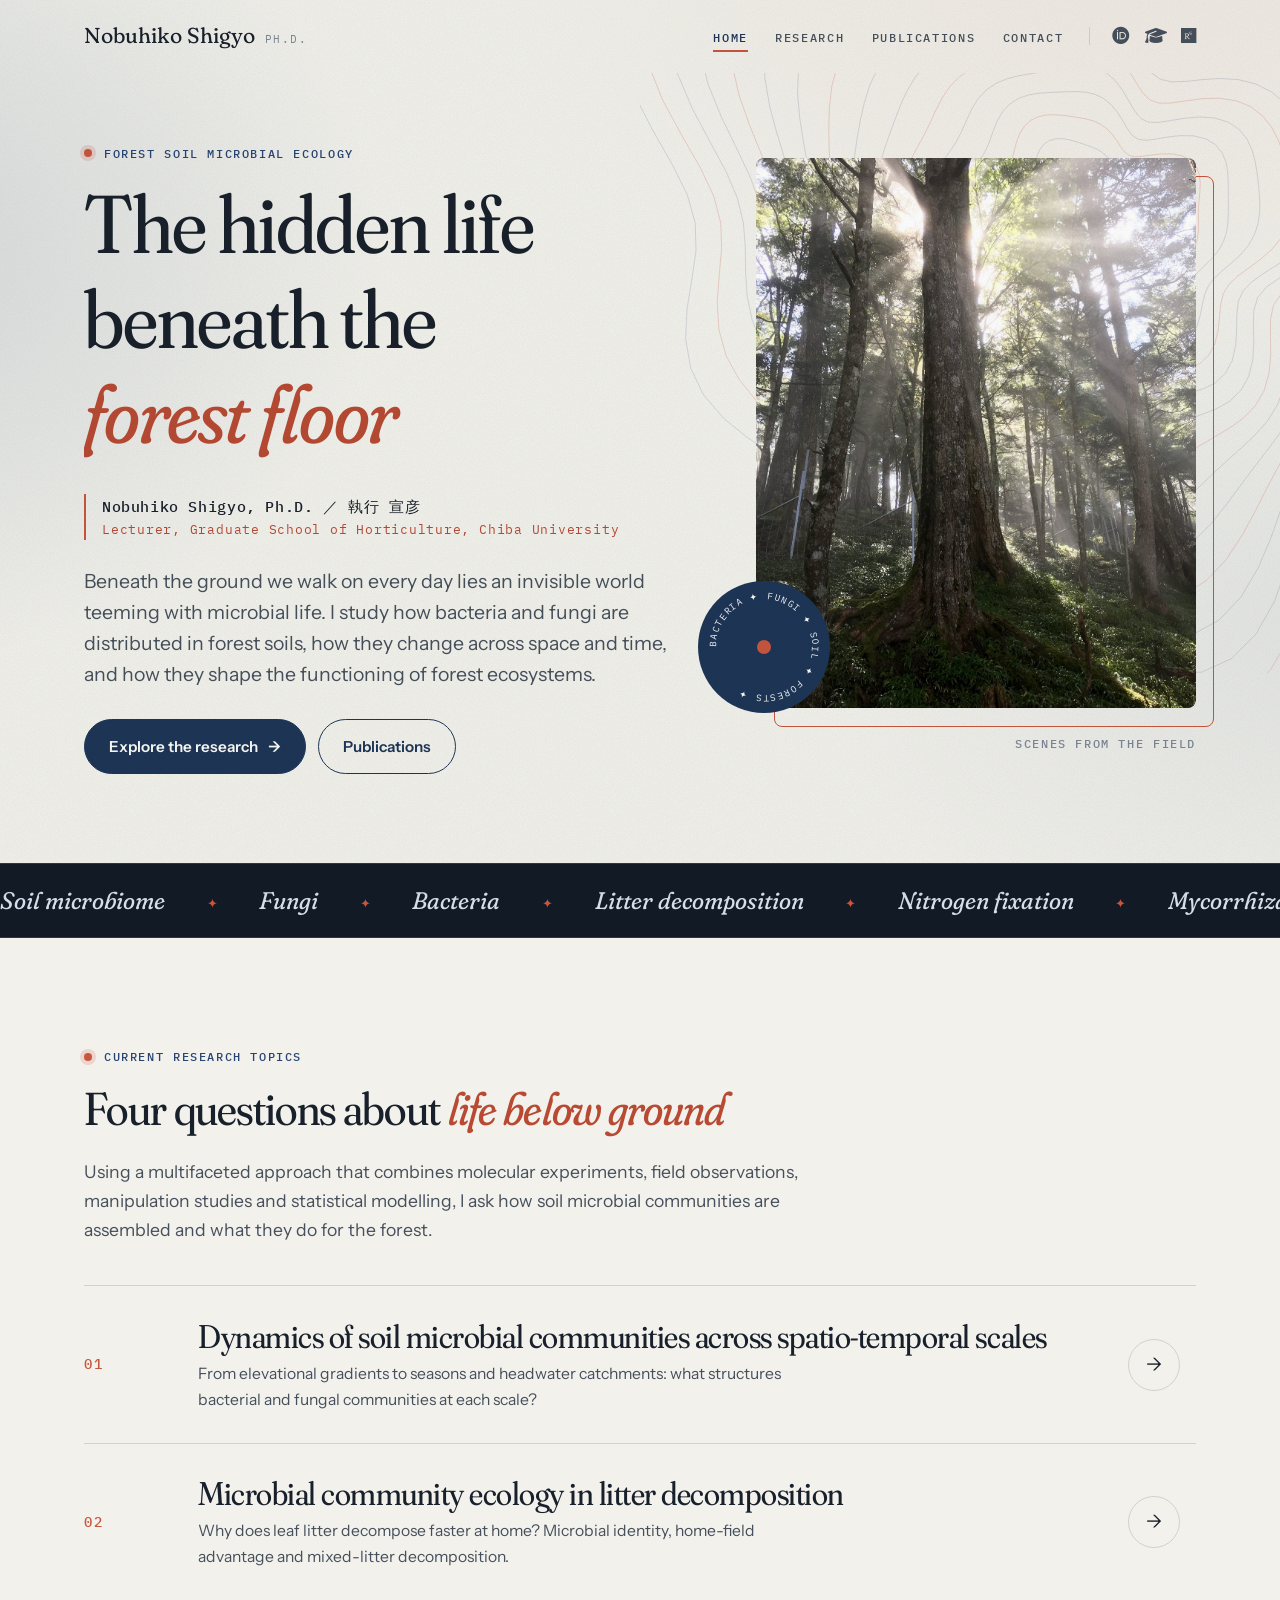
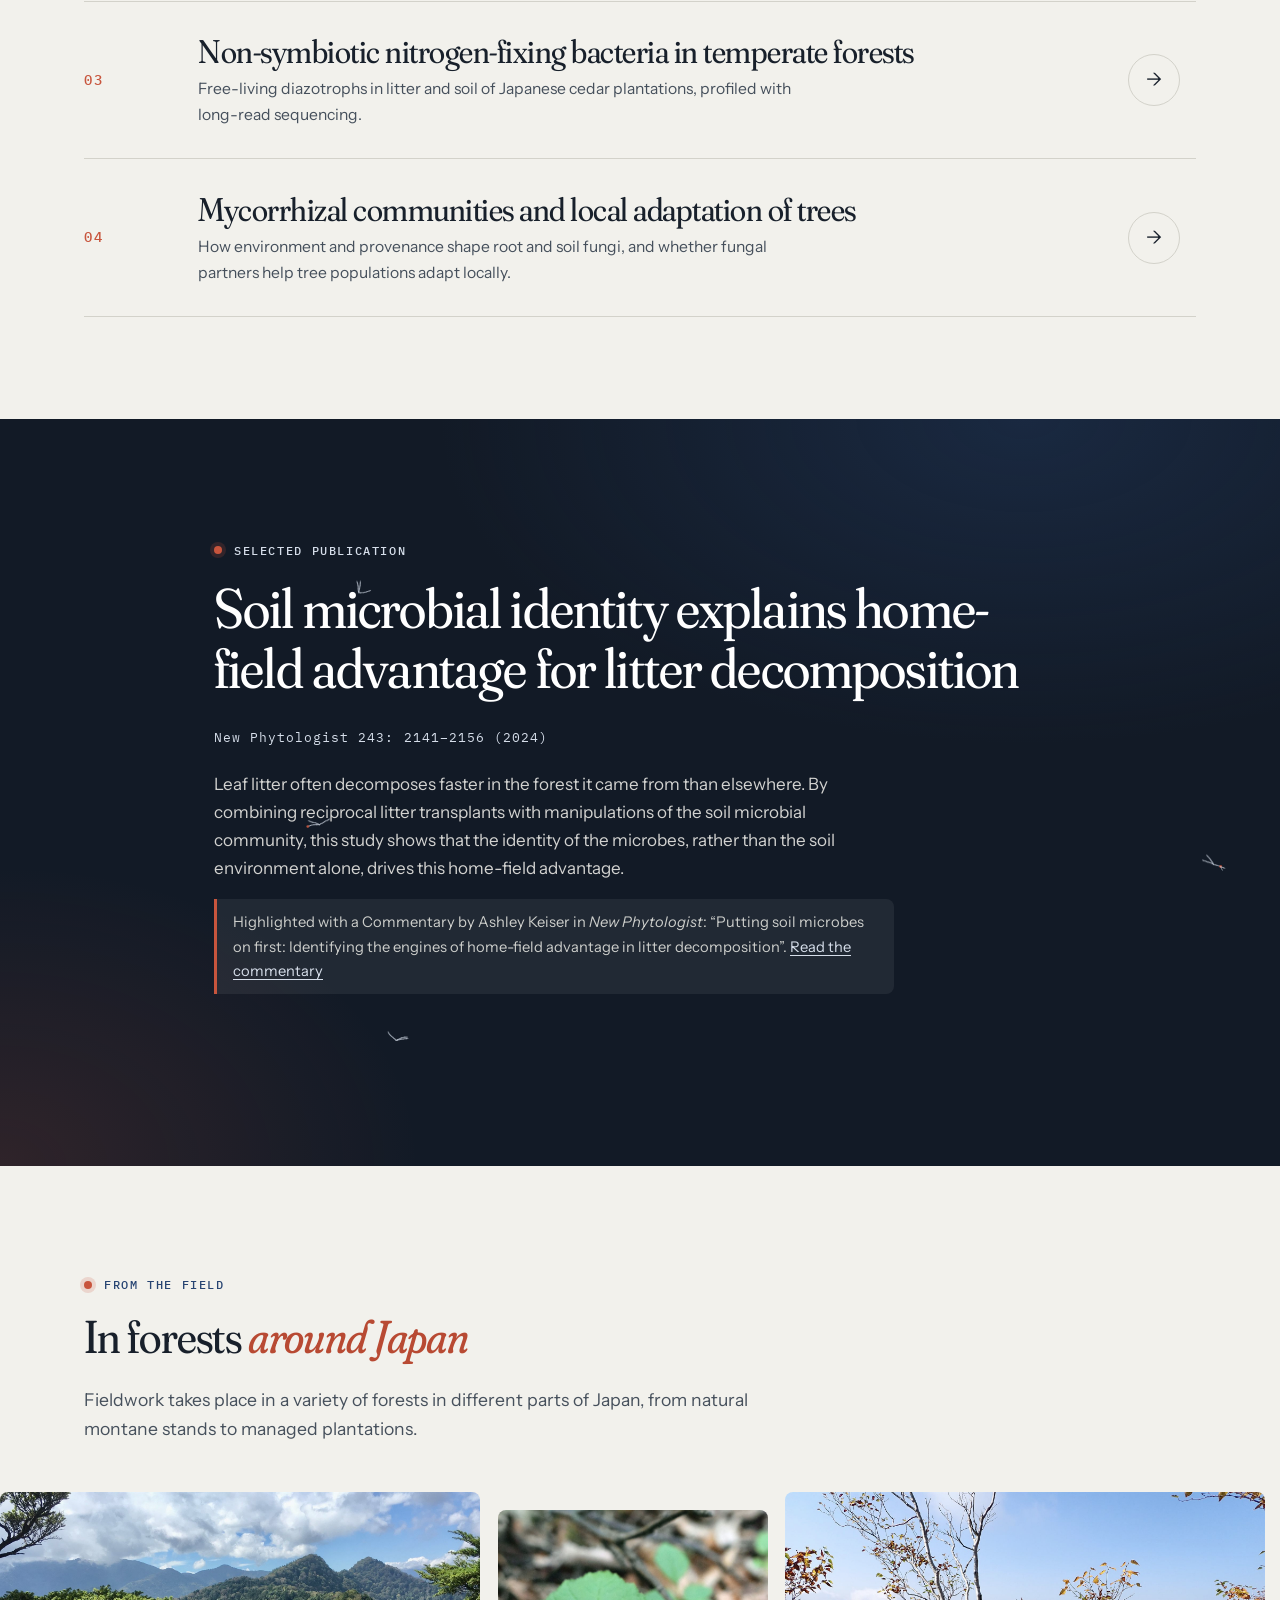
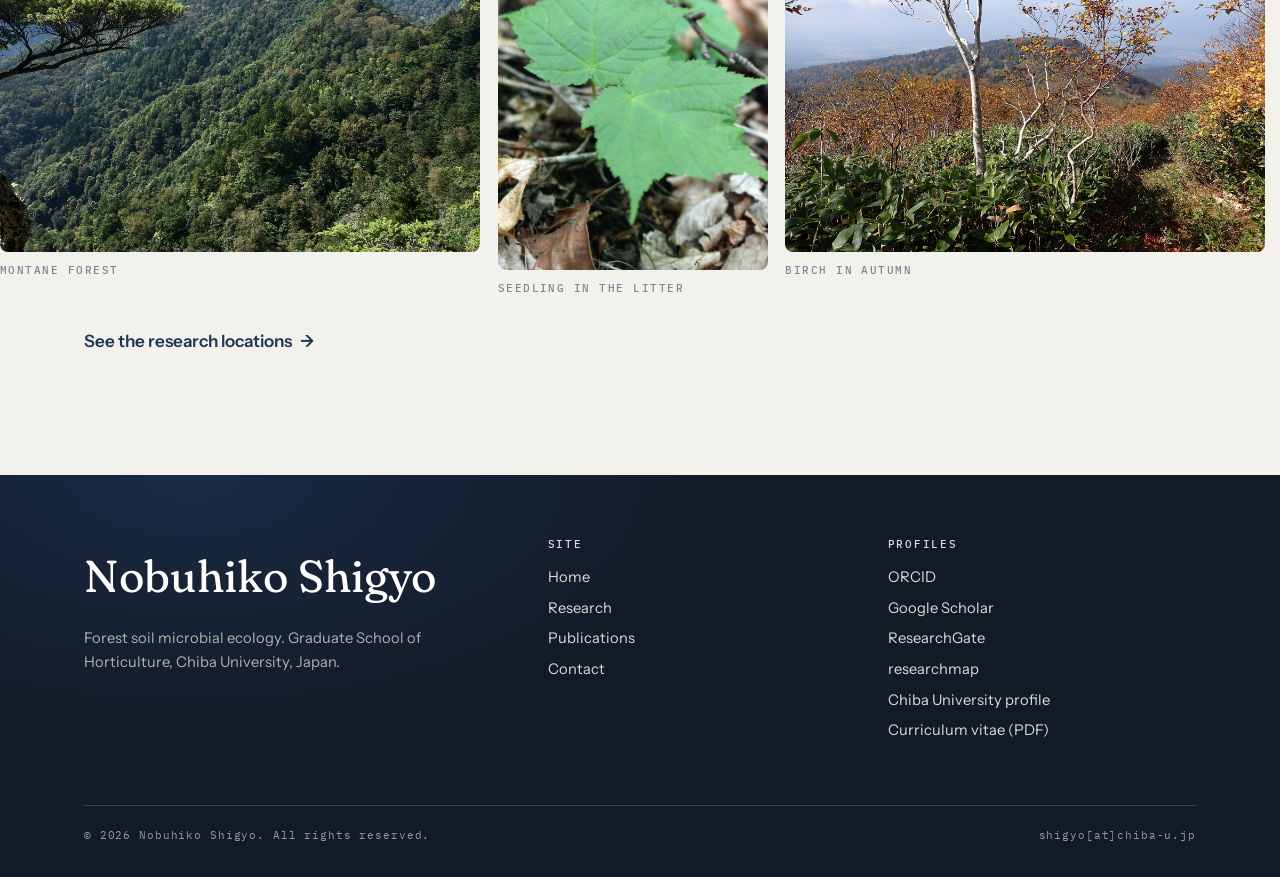
==== commit 1e4f440d: "Add SEO metadata, structured data, sitemap and profile links - Canonical URLs, Open Graph tags and f" ====
--- a/index.html
+++ b/index.html
@@ -3,8 +3,75 @@
 <head>
   <meta charset="UTF-8">
   <meta name="viewport" content="width=device-width, initial-scale=1">
-  <title>Nobuhiko Shigyo | Forest Soil Microbial Ecology</title>
-  <meta name="description" content="Nobuhiko Shigyo, Ph.D. Lecturer at the Graduate School of Horticulture, Chiba University. Research on the structure and function of forest soil microbial communities.">
+  <title>Nobuhiko Shigyo (執行 宣彦) | Forest Soil Microbial Ecology, Chiba University</title>
+  <meta name="description" content="Nobuhiko Shigyo (執行 宣彦), Ph.D., is a Lecturer at the Graduate School of Horticulture, Chiba University, studying the structure and function of forest soil microbial communities: soil bacteria and fungi, litter decomposition, nitrogen fixation and mycorrhiza.">
+  <meta name="author" content="Nobuhiko Shigyo">
+  <link rel="canonical" href="https://nobuhikoshigyo.github.io/">
+  <link rel="icon" href="favicon.svg" type="image/svg+xml">
+  <meta property="og:type" content="profile">
+  <meta property="og:site_name" content="Nobuhiko Shigyo">
+  <meta property="og:title" content="Nobuhiko Shigyo | Forest Soil Microbial Ecology">
+  <meta property="og:description" content="Lecturer at Chiba University studying how bacteria and fungi are distributed in forest soils and how they shape forest ecosystems.">
+  <meta property="og:url" content="https://nobuhikoshigyo.github.io/">
+  <meta property="og:image" content="https://nobuhikoshigyo.github.io/assets/img/chichibuforest.jpg">
+  <meta property="og:image:width" content="1800">
+  <meta property="og:image:height" content="1350">
+  <meta name="twitter:card" content="summary_large_image">
+  <script type="application/ld+json">
+  {
+    "@context": "https://schema.org",
+    "@graph": [
+      {
+        "@type": "WebSite",
+        "@id": "https://nobuhikoshigyo.github.io/#website",
+        "url": "https://nobuhikoshigyo.github.io/",
+        "name": "Nobuhiko Shigyo",
+        "inLanguage": "en",
+        "publisher": { "@id": "https://nobuhikoshigyo.github.io/#person" }
+      },
+      {
+        "@type": "ProfilePage",
+        "@id": "https://nobuhikoshigyo.github.io/#profile",
+        "url": "https://nobuhikoshigyo.github.io/",
+        "name": "Nobuhiko Shigyo | Forest Soil Microbial Ecology",
+        "isPartOf": { "@id": "https://nobuhikoshigyo.github.io/#website" },
+        "mainEntity": { "@id": "https://nobuhikoshigyo.github.io/#person" }
+      },
+      {
+        "@type": "Person",
+        "@id": "https://nobuhikoshigyo.github.io/#person",
+        "name": "Nobuhiko Shigyo",
+        "givenName": "Nobuhiko",
+        "familyName": "Shigyo",
+        "alternateName": ["執行 宣彦", "執行宣彦"],
+        "honorificSuffix": "Ph.D.",
+        "jobTitle": "Lecturer",
+        "url": "https://nobuhikoshigyo.github.io/",
+        "image": "https://nobuhikoshigyo.github.io/assets/img/shigyo.jpg",
+        "description": "Forest soil microbial ecologist studying the structure and function of soil bacterial and fungal communities.",
+        "affiliation": {
+          "@type": "CollegeOrUniversity",
+          "name": "Graduate School of Horticulture, Chiba University",
+          "url": "https://www.chiba-u.ac.jp/",
+          "address": { "@type": "PostalAddress", "streetAddress": "648 Matsudo", "addressLocality": "Matsudo", "addressRegion": "Chiba", "postalCode": "271-8510", "addressCountry": "JP" }
+        },
+        "alumniOf": [
+          { "@type": "CollegeOrUniversity", "name": "The University of Tokyo" },
+          { "@type": "CollegeOrUniversity", "name": "Chiba University" }
+        ],
+        "knowsAbout": ["Soil microbiome", "Forest ecology", "Microbial ecology", "Soil fungi", "Soil bacteria", "Litter decomposition", "Nitrogen fixation", "Mycorrhiza", "Amplicon sequencing"],
+        "sameAs": [
+          "https://orcid.org/0000-0002-7428-4902",
+          "https://scholar.google.co.jp/citations?user=1rv_LlMAAAAJ",
+          "https://www.researchgate.net/profile/Nobuhiko-Shigyo",
+          "https://researchmap.jp/Nobuhiko_Shigyo",
+          "https://www.h.chiba-u.jp/english/faculty/nobuhiko_shigyo.html",
+          "https://nrid.nii.ac.jp/nrid/1000070866110/"
+        ]
+      }
+    ]
+  }
+  </script>
   <script>document.documentElement.classList.add('js');</script>
   <!-- Google tag (gtag.js) -->
   <script async src="https://www.googletagmanager.com/gtag/js?id=G-W3Y8L61LV0"></script>
@@ -55,7 +122,7 @@
           <span class="line"><span>beneath the</span></span>
           <span class="line"><span><em>forest floor</em></span></span>
         </h1>
-        <p class="role fade-in" style="--d:0.5s"><strong>Nobuhiko Shigyo, Ph.D.</strong>Lecturer, Graduate School of Horticulture, Chiba University</p>
+        <p class="role fade-in" style="--d:0.5s"><strong>Nobuhiko Shigyo, Ph.D. <span lang="ja">／ 執行 宣彦</span></strong>Lecturer, Graduate School of Horticulture, Chiba University</p>
         <p class="lede fade-in" style="--d:0.65s">Beneath the ground we walk on every day lies an invisible world teeming with microbial life. I study how bacteria and fungi are distributed in forest soils, how they change across space and time, and how they shape the functioning of forest ecosystems.</p>
         <div class="btn-row fade-in" style="--d:0.8s">
           <a class="btn" href="research.html">Explore the research <span aria-hidden="true">&rarr;</span></a>
@@ -181,6 +248,8 @@
         <li><a href="https://orcid.org/0000-0002-7428-4902" target="_blank" rel="noopener">ORCID</a></li>
         <li><a href="https://scholar.google.co.jp/citations?user=1rv_LlMAAAAJ&amp;hl=en" target="_blank" rel="noopener">Google Scholar</a></li>
         <li><a href="https://www.researchgate.net/profile/Nobuhiko-Shigyo" target="_blank" rel="noopener">ResearchGate</a></li>
+        <li><a href="https://researchmap.jp/Nobuhiko_Shigyo" target="_blank" rel="noopener">researchmap</a></li>
+        <li><a href="https://www.h.chiba-u.jp/english/faculty/nobuhiko_shigyo.html" target="_blank" rel="noopener">Chiba University profile</a></li>
         <li><a href="CV.pdf">Curriculum vitae (PDF)</a></li>
       </ul>
     </div>
